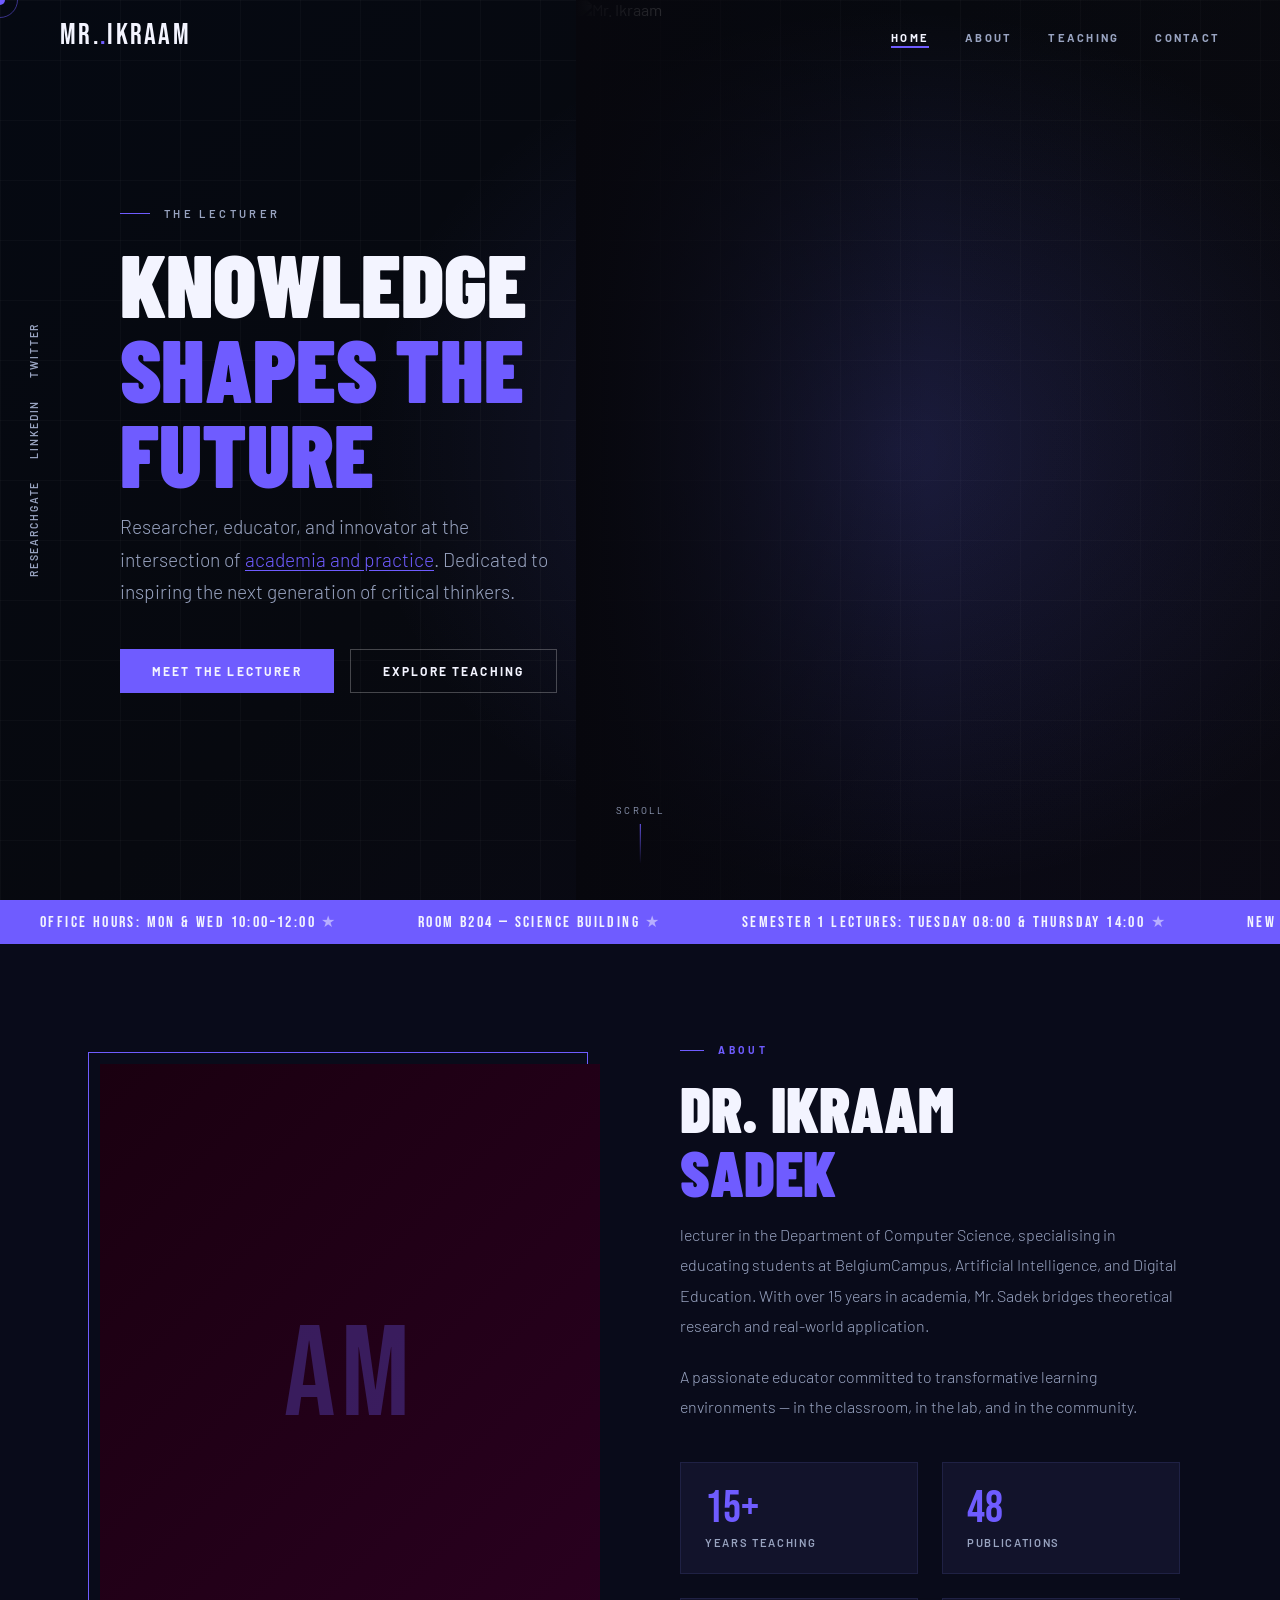
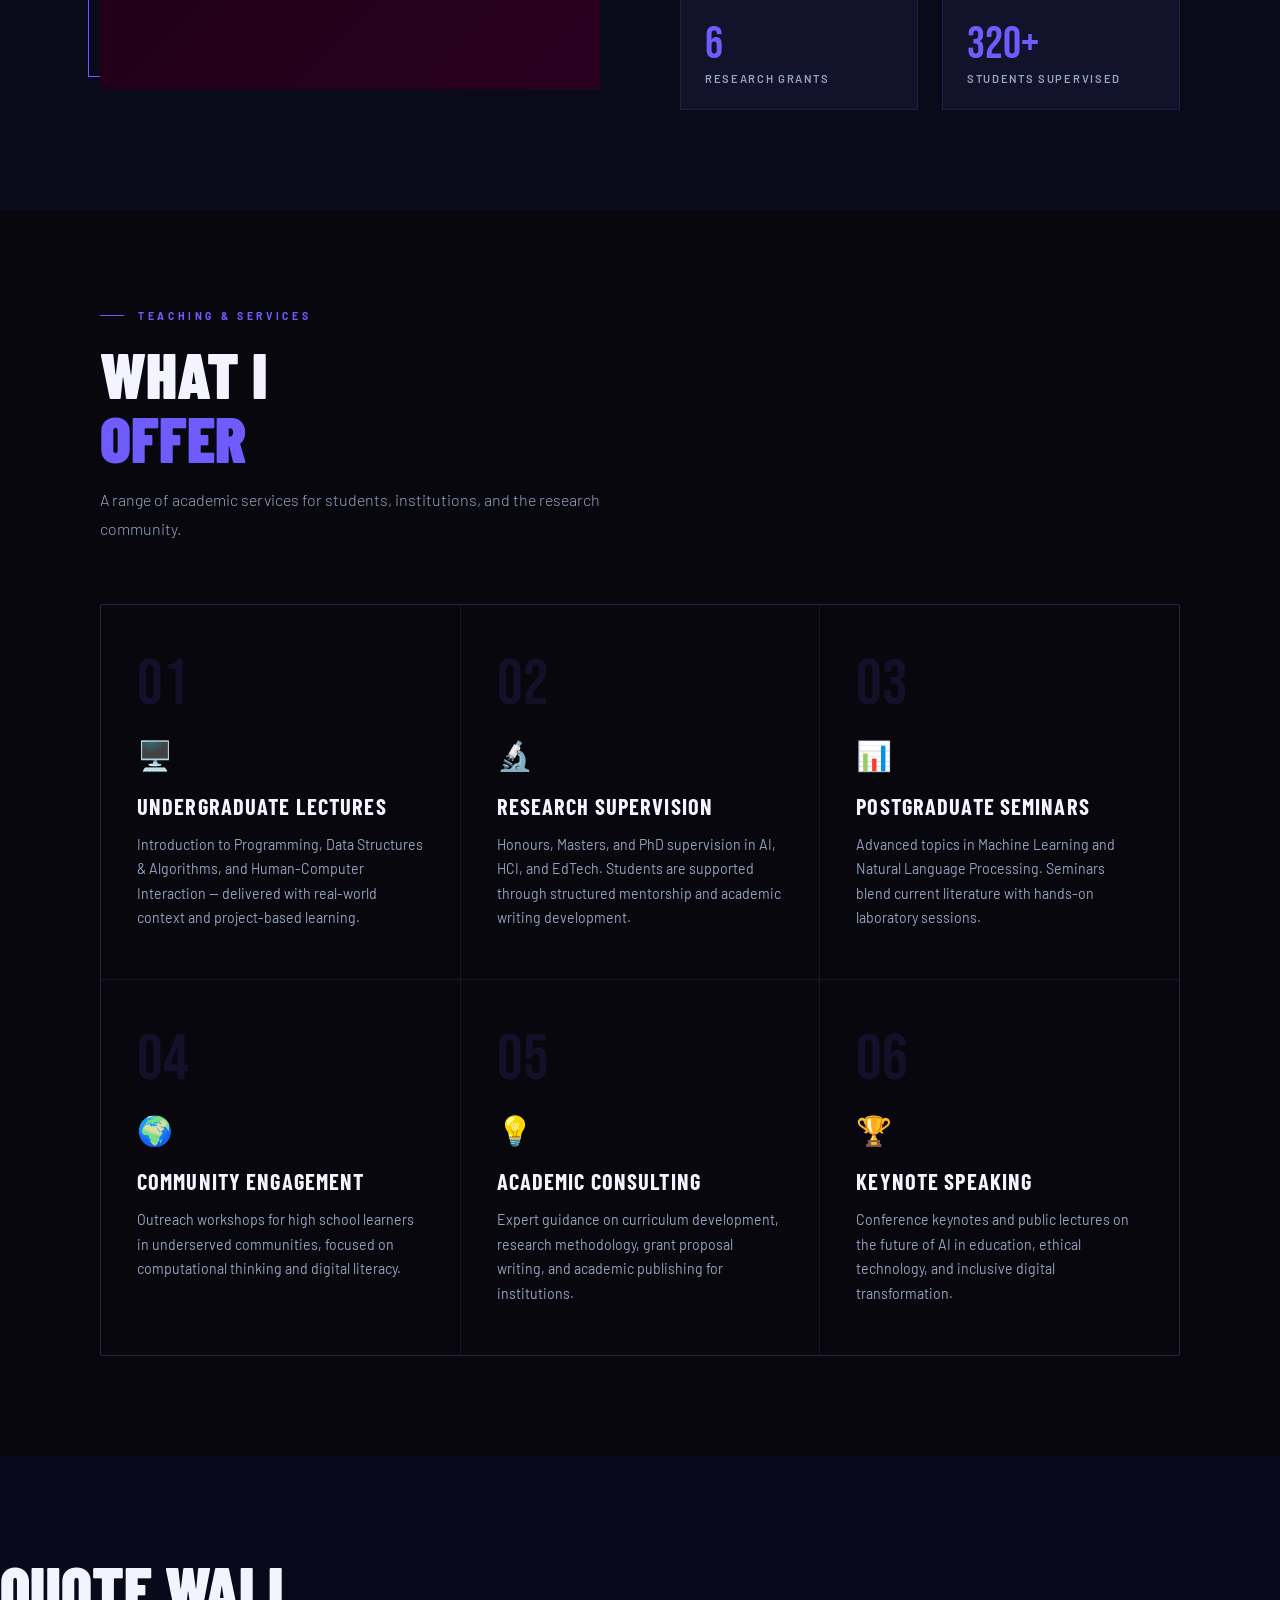
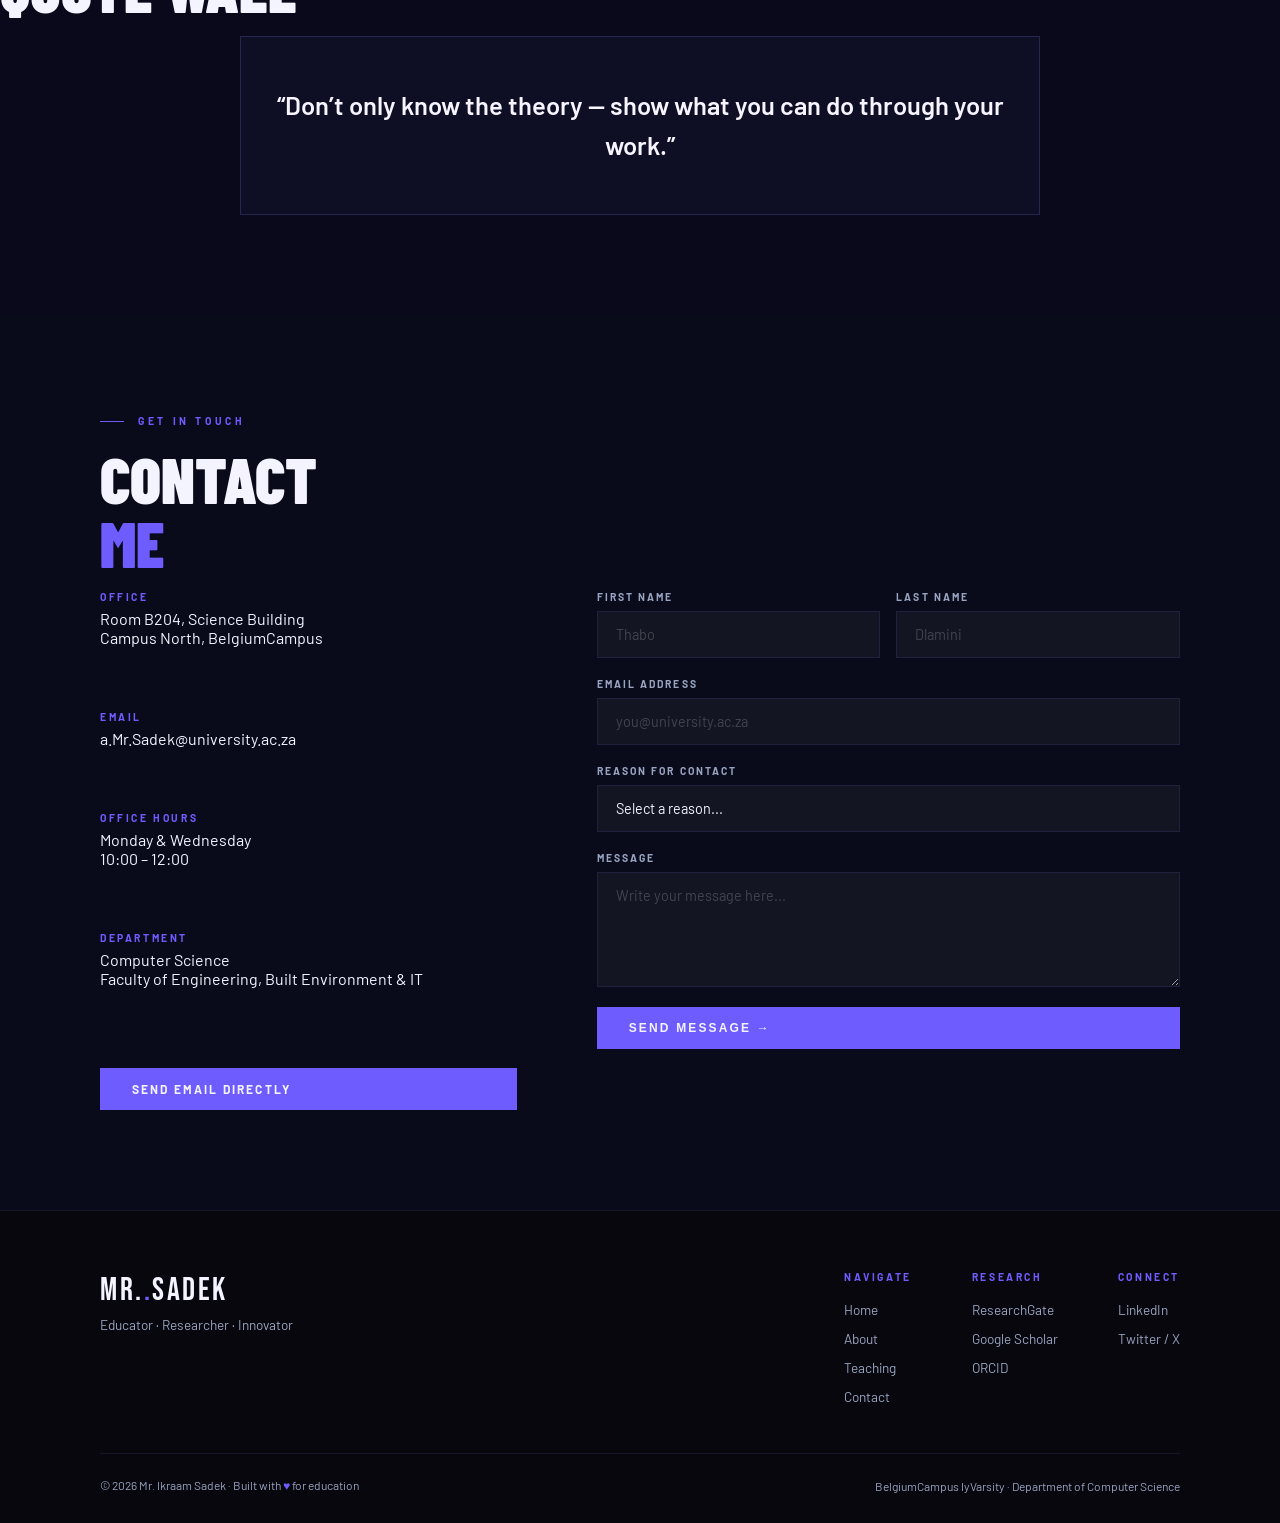
==== ile261.html @ c053b1e4 "Add main project file" ====
<!DOCTYPE html>
<html lang="en">
<head>
  <meta charset="UTF-8" />
  <meta name="viewport" content="width=device-width, initial-scale=1.0"/>
  <title>Mr. Ikraam Sadek| Lecturer</title>
  <link href="https://fonts.googleapis.com/css2?family=Bebas+Neue&family=Barlow:wght@300;400;600;700&family=Barlow+Condensed:wght@700;900&display=swap" rel="stylesheet"/>
  <style>
    /* ===== CSS VARIABLES ===== */
    :root {
      --black: #07070d;
      --dark: #090b1a;
      --card: #12132b;
      --accent: #6f5cff;
      --accent2: #4ea8ff;
      --white: #f3f4ff;
      --muted: #99a4c1;
      --border: rgba(126,135,242,0.12);
      --nav-height: 70px;
    }
 
    /* ===== RESET ===== */
    *, *::before, *::after { margin:0; padding:0; box-sizing:border-box; }
    html { scroll-behavior: smooth; }
    body {
      background: var(--black);
      color: var(--white);
      font-family: 'Barlow', sans-serif;
      overflow-x: hidden;
    }
    a { text-decoration: none; color: inherit; }
    img { max-width: 100%; display: block; }
    ul { list-style: none; }
 
    /* ===== SCROLLBAR ===== */
    ::-webkit-scrollbar { width: 4px; }
    ::-webkit-scrollbar-track { background: var(--black); }
    ::-webkit-scrollbar-thumb { background: var(--accent); border-radius: 2px; }
 
    /* ===== PRELOADER ===== */
    #preloader {
      position: fixed; inset: 0;
      background: var(--black);
      display: flex; align-items: center; justify-content: center;
      z-index: 9999;
      transition: opacity 0.6s ease, visibility 0.6s ease;
    }
    #preloader.hide { opacity: 0; visibility: hidden; }
    .loader-text {
      font-family: 'Bebas Neue', sans-serif;
      font-size: clamp(2rem, 6vw, 4rem);
      letter-spacing: 0.3em;
      color: var(--white);
      animation: pulse 1s ease-in-out infinite;
    }
    .loader-text span { color: var(--accent); }
    @keyframes pulse {
      0%,100% { opacity: 1; } 50% { opacity: 0.3; }
    }
 
    /* ===== CURSOR ===== */
    .cursor {
      width: 10px; height: 10px;
      background: var(--accent);
      border-radius: 50%;
      position: fixed;
      pointer-events: none;
      z-index: 8888;
      transition: transform 0.15s ease;
      transform: translate(-50%, -50%);
    }
    .cursor-ring {
      width: 36px; height: 36px;
      border: 1.5px solid var(--accent);
      border-radius: 50%;
      position: fixed;
      pointer-events: none;
      z-index: 8887;
      transition: transform 0.4s ease, width 0.3s, height 0.3s, opacity 0.3s;
      transform: translate(-50%, -50%);
      opacity: 0.5;
    }
    body:hover .cursor { opacity: 1; }
    @media (hover: none) { .cursor, .cursor-ring { display: none; } }
 
    /* ===== SIDEBAR SOCIAL (left) ===== */
    .sidebar-social {
      position: fixed;
      left: 28px;
      top: 50%;
      transform: translateY(-50%);
      display: flex;
      flex-direction: column;
      gap: 22px;
      z-index: 100;
    }
    .sidebar-social a {
      writing-mode: vertical-rl;
      text-orientation: mixed;
      transform: rotate(180deg);
      font-size: 0.65rem;
      font-weight: 600;
      letter-spacing: 0.18em;
      text-transform: uppercase;
      color: var(--muted);
      transition: color 0.3s;
      position: relative;
    }
    .sidebar-social a::before {
      content: '';
      position: absolute;
      bottom: -6px; left: 50%;
      transform: translateX(-50%);
      width: 1px; height: 0;
      background: var(--accent);
      transition: height 0.3s;
    }
    .sidebar-social a:hover { color: var(--accent); }
    .sidebar-social a:hover::before { height: 24px; }
    @media (max-width: 768px) { .sidebar-social { display: none; } }
 
    /* ===== NAVBAR ===== */
    nav {
      position: fixed;
      top: 0; left: 0; right: 0;
      height: var(--nav-height);
      display: flex;
      align-items: center;
      justify-content: space-between;
      padding: 0 60px;
      z-index: 500;
      transition: background 0.4s, box-shadow 0.4s;
    }
    nav.scrolled {
      background: rgba(10,10,10,0.96);
      box-shadow: 0 1px 0 var(--border);
      backdrop-filter: blur(12px);
    }
    .nav-logo {
      font-family: 'Bebas Neue', sans-serif;
      font-size: 1.8rem;
      letter-spacing: 0.08em;
    }
    .nav-logo span { color: var(--accent); }
    .nav-links {
      display: flex;
      gap: 36px;
    }
    .nav-links a {
      font-size: 0.7rem;
      font-weight: 700;
      letter-spacing: 0.2em;
      text-transform: uppercase;
      color: var(--muted);
      transition: color 0.3s;
      position: relative;
      padding-bottom: 4px;
    }
    .nav-links a::after {
      content: '';
      position: absolute;
      bottom: 0; left: 0;
      width: 0; height: 1.5px;
      background: var(--accent);
      transition: width 0.3s ease;
    }
    .nav-links a:hover { color: var(--white); }
    .nav-links a:hover::after { width: 100%; }
    /* Hamburger */
    .hamburger {
      display: none;
      flex-direction: column;
      gap: 5px;
      cursor: pointer;
      z-index: 600;
    }
    .hamburger span {
      display: block;
      width: 26px; height: 2px;
      background: var(--white);
      transition: all 0.3s;
      transform-origin: center;
    }
    .hamburger.open span:nth-child(1) { transform: translateY(7px) rotate(45deg); }
    .hamburger.open span:nth-child(2) { opacity: 0; }
    .hamburger.open span:nth-child(3) { transform: translateY(-7px) rotate(-45deg); }
    /* Mobile menu */
    .mobile-menu {
      display: none;
      position: fixed;
      inset: 0;
      background: rgba(10,10,10,0.98);
      flex-direction: column;
      align-items: center;
      justify-content: center;
      gap: 40px;
      z-index: 550;
    }
    .mobile-menu.open { display: flex; }
    .mobile-menu a {
      font-family: 'Bebas Neue', sans-serif;
      font-size: clamp(2.5rem, 8vw, 4.5rem);
      letter-spacing: 0.1em;
      color: var(--white);
      transition: color 0.3s;
    }
    .mobile-menu a:hover { color: var(--accent); }
    @media (max-width: 900px) {
      .nav-links { display: none; }
      .hamburger { display: flex; }
      nav { padding: 0 24px; }
    }
 
    /* ===== HERO ===== */
    #hero {
      position: relative;
      height: 100vh;
      min-height: 600px;
      display: flex;
      align-items: center;
      overflow: hidden;
    }
    .hero-bg {
      position: absolute;
      inset: 0;
      background: linear-gradient(135deg, #050912 0%, #07090f 45%, #0b0a17 100%);
    }
    .hero-bg::after {
      content: '';
      position: absolute;
      inset: 0;
      background: radial-gradient(ellipse 60% 70% at 70% 50%, rgba(110,110,255,0.18) 0%, transparent 70%);
    }
    /* Animated grid lines */
    .hero-grid {
      position: absolute;
      inset: 0;
      background-image:
        linear-gradient(rgba(255,255,255,0.025) 1px, transparent 1px),
        linear-gradient(90deg, rgba(255,255,255,0.025) 1px, transparent 1px);
      background-size: 60px 60px;
      animation: gridPan 20s linear infinite;
    }
    @keyframes gridPan {
      0% { background-position: 0 0; }
      100% { background-position: 60px 60px; }
    }
    /* Photo placeholder / actual image slot */
    .hero-photo {
      position: absolute;
      right: 0; top: 0; bottom: 0;
      width: 55%;
      overflow: hidden;
    }
    .hero-photo img {
      width: 100%; height: 100%;
      object-fit: cover;
      object-position: top center;
      opacity: 0.55;
      filter: grayscale(30%) contrast(1.1);
    }
    .hero-photo-overlay {
      position: absolute;
      inset: 0;
      background: linear-gradient(90deg, var(--black) 0%, transparent 50%, rgba(10,10,10,0.3) 100%);
    }
    .hero-content {
      position: relative;
      z-index: 2;
      padding-left: 120px;
      max-width: 640px;
    }
    .hero-eyebrow {
      display: flex;
      align-items: center;
      gap: 14px;
      font-size: 0.7rem;
      font-weight: 600;
      letter-spacing: 0.3em;
      text-transform: uppercase;
      color: var(--muted);
      margin-bottom: 20px;
      animation: fadeInUp 0.8s ease 0.3s both;
    }
    .hero-eyebrow::before {
      content: '';
      width: 30px; height: 1px;
      background: var(--accent);
    }
    .hero-title {
      font-family: 'Barlow Condensed', sans-serif;
      font-size: clamp(3.5rem, 7vw, 6.5rem);
      font-weight: 900;
      line-height: 0.95;
      text-transform: uppercase;
      margin-bottom: 16px;
      animation: fadeInUp 0.8s ease 0.5s both;
    }
    .hero-title .accent { color: var(--accent); display: block; }
    .hero-subtitle {
      font-size: clamp(1rem, 2vw, 1.2rem);
      font-weight: 300;
      color: var(--muted);
      line-height: 1.7;
      margin-bottom: 40px;
      max-width: 440px;
      animation: fadeInUp 0.8s ease 0.7s both;
    }
    .hero-subtitle a { color: var(--accent); text-decoration: underline; text-underline-offset: 3px; }
    .hero-cta {
      display: flex;
      gap: 16px;
      flex-wrap: wrap;
      animation: fadeInUp 0.8s ease 0.9s both;
    }
    .btn {
      display: inline-flex;
      align-items: center;
      gap: 10px;
      padding: 14px 32px;
      font-size: 0.75rem;
      font-weight: 700;
      letter-spacing: 0.18em;
      text-transform: uppercase;
      border: none;
      cursor: pointer;
      transition: all 0.3s ease;
      position: relative;
      overflow: hidden;
    }
    .btn::before {
      content: '';
      position: absolute;
      inset: 0;
      background: rgba(255,255,255,0.1);
      transform: translateX(-101%);
      transition: transform 0.3s ease;
    }
    .btn:hover::before { transform: translateX(0); }
    .btn-primary {
      background: var(--accent);
      color: var(--white);
    }
    .btn-primary:hover { background: var(--accent2); }
    .btn-ghost {
      background: transparent;
      color: var(--white);
      border: 1.5px solid rgba(255,255,255,0.25);
    }
    .btn-ghost:hover { border-color: var(--accent); color: var(--accent); }
    /* Scroll indicator */
    .scroll-indicator {
      position: absolute;
      bottom: 36px;
      left: 50%;
      transform: translateX(-50%);
      display: flex;
      flex-direction: column;
      align-items: center;
      gap: 8px;
      animation: fadeIn 1s ease 1.5s both;
    }
    .scroll-indicator span {
      font-size: 0.6rem;
      letter-spacing: 0.25em;
      text-transform: uppercase;
      color: var(--muted);
    }
    .scroll-arrow {
      width: 1px;
      height: 40px;
      background: linear-gradient(to bottom, var(--accent), transparent);
      animation: scrollBounce 1.5s ease infinite;
    }
    @keyframes scrollBounce {
      0%,100% { transform: scaleY(1); opacity: 1; }
      50% { transform: scaleY(0.6); opacity: 0.4; }
    }
    @media (max-width: 768px) {
      .hero-content { padding-left: 24px; padding-right: 24px; max-width: 100%; }
      .hero-photo { width: 100%; opacity: 0.25; }
    }
 
    /* ===== SECTION COMMON ===== */
    section { padding: 100px 0; }
    .section-inner { max-width: 1200px; margin: 0 auto; padding: 0 60px; }
    @media (max-width: 768px) { .section-inner { padding: 0 24px; } section { padding: 70px 0; } }
    .section-label {
      display: flex;
      align-items: center;
      gap: 14px;
      font-size: 0.65rem;
      font-weight: 700;
      letter-spacing: 0.35em;
      text-transform: uppercase;
      color: var(--accent);
      margin-bottom: 20px;
    }
    .section-label::before { content: ''; width: 24px; height: 1px; background: var(--accent); }
    .section-title {
      font-family: 'Barlow Condensed', sans-serif;
      font-size: clamp(2.5rem, 5vw, 4rem);
      font-weight: 900;
      text-transform: uppercase;
      line-height: 1;
      margin-bottom: 16px;
    }
    .section-title span { color: var(--accent); }
    .section-desc {
      color: var(--muted);
      font-size: 1rem;
      font-weight: 300;
      line-height: 1.8;
      max-width: 520px;
      margin-bottom: 60px;
    }
 
    /* ===== ABOUT ===== */
    #about { background: var(--dark); }
    .about-grid {
      display: grid;
      grid-template-columns: 1fr 1fr;
      gap: 80px;
      align-items: center;
    }
    .about-photo-wrap {
      position: relative;
    }
    .about-photo-wrap::before {
      content: '';
      position: absolute;
      top: -12px; left: -12px;
      right: 12px; bottom: 12px;
      border: 1.5px solid var(--accent);
      z-index: 0;
      transition: all 0.4s ease;
    }
    .about-photo-wrap:hover::before { top: -20px; left: -20px; }
    .about-photo-wrap img {
      position: relative;
      z-index: 1;
      width: 100%;
      aspect-ratio: 4/5;
      object-fit: cover;
      filter: grayscale(20%);
    }
    /* If no image — placeholder */
    .about-photo-placeholder {
      position: relative;
      z-index: 1;
      width: 100%;
      aspect-ratio: 4/5;
      background: linear-gradient(135deg, #1a0010, #2a0020);
      display: flex;
      align-items: center;
      justify-content: center;
    }
    .about-photo-placeholder span {
      font-family: 'Bebas Neue', sans-serif;
      font-size: 8rem;
      color: rgba(111,92,255,0.3);
      letter-spacing: 0.05em;
    }
    .about-stats {
      display: grid;
      grid-template-columns: 1fr 1fr;
      gap: 24px;
      margin-top: 40px;
    }
    .stat-card {
      background: var(--card);
      border: 1px solid var(--border);
      padding: 24px;
      position: relative;
      overflow: hidden;
      transition: border-color 0.3s, transform 0.3s;
    }
    .stat-card::before {
      content: '';
      position: absolute;
      bottom: 0; left: 0;
      width: 0; height: 2px;
      background: var(--accent);
      transition: width 0.4s ease;
    }
    .stat-card:hover { border-color: rgba(111,92,255,0.4); transform: translateY(-4px); }
    .stat-card:hover::before { width: 100%; }
    .stat-num {
      font-family: 'Bebas Neue', sans-serif;
      font-size: 2.8rem;
      line-height: 1;
      color: var(--accent);
    }
    .stat-label {
      font-size: 0.7rem;
      font-weight: 600;
      letter-spacing: 0.15em;
      text-transform: uppercase;
      color: var(--muted);
      margin-top: 4px;
    }
    @media (max-width: 900px) {
      .about-grid { grid-template-columns: 1fr; gap: 40px; }
      .about-photo-wrap { max-width: 360px; margin: 0 auto; }
    }
 
    /* ===== SERVICES ===== */
    #services
    .services-grid {
      display: grid;
      grid-template-columns: repeat(3, 1fr);
      gap: 1px;
      border: 1px solid var(--border);
      background: var(--border);
      overflow: hidden;
    }
    .service-card {
      background: var(--black);
      padding: 48px 36px;
      position: relative;
      overflow: hidden;
      transition: background 0.4s;
      cursor: default;
    }
    .service-card::after {
      content: '';
      position: absolute;
      inset: 0;
      background: linear-gradient(135deg, rgba(78,168,255,0.10) 0%, transparent 60%);
      opacity: 0;
      transition: opacity 0.4s;
    }
    .service-card:hover { background: var(--card); }
    .service-card:hover::after { opacity: 1; }
    .service-num {
      font-family: 'Bebas Neue', sans-serif;
      font-size: 4rem;
      line-height: 1;
      color: rgba(111,92,255,0.12);
      margin-bottom: 20px;
      transition: color 0.4s;
    }
    .service-card:hover .service-num { color: rgba(111,92,255,0.35); }
    .service-icon {
      font-size: 1.8rem;
      margin-bottom: 20px;
      display: block;
    }
    .service-name {
      font-family: 'Barlow Condensed', sans-serif;
      font-size: 1.4rem;
      font-weight: 700;
      text-transform: uppercase;
      letter-spacing: 0.05em;
      margin-bottom: 14px;
    }
    .service-desc {
      font-size: 0.88rem;
      color: var(--muted);
      line-height: 1.75;
    }
    @media (max-width: 900px) { .services-grid { grid-template-columns: 1fr; } }
    @media (min-width: 901px) and (max-width: 1100px) { .services-grid { grid-template-columns: 1fr 1fr; } }
 
    /* ===== PUBLICATIONS / WORKS ===== */
    #works { background: var(--dark); }
    .works-list { display: flex; flex-direction: column; gap: 0; }
    .work-item {
      display: grid;
      grid-template-columns: 80px 1fr auto;
      align-items: center;
      gap: 32px;
      padding: 28px 0;
      border-bottom: 1px solid var(--border);
      transition: background 0.3s;
      position: relative;
      cursor: default;
    }
    .work-item::before {
      content: '';
      position: absolute;
      left: -60px; right: -60px;
      top: 0; bottom: 0;
      background: rgba(111,92,255,0.04);
      opacity: 0;
      transition: opacity 0.3s;
    }
    .work-item:hover::before { opacity: 1; }
    .work-year {
      font-family: 'Bebas Neue', sans-serif;
      font-size: 1rem;
      color: var(--accent);
      letter-spacing: 0.1em;
    }
    .work-info {
      display: flex;
      flex-direction: column;
      gap: 6px;
    }
    .work-title {
      font-weight: 600;
      font-size: 1rem;
      margin-bottom: 4px;
      transition: color 0.3s;
    }
    .work-item:hover .work-title { color: var(--accent); }
    .work-meta {
      font-size: 0.78rem;
      color: var(--muted);
      letter-spacing: 0.04em;
    }
    .work-tag {
      font-size: 0.65rem;
      font-weight: 700;
      letter-spacing: 0.15em;
      text-transform: uppercase;
      padding: 4px 12px;
      border: 1px solid var(--border);
      color: var(--muted);
      white-space: nowrap;
      transition: all 0.3s;
    }
    .work-item:hover .work-tag { border-color: var(--accent); color: var(--accent); }
    @media (max-width: 600px) {
      .work-item { grid-template-columns: 60px 1fr; }
      .work-tag { display: none; }
    }
 

 
    .alt-section {
      background: rgba(10, 10, 28, 0.95);
    }
    .quote-box {
      max-width: 800px;
      margin: 0 auto;
      text-align: center;
      padding: 48px 24px;
      border: 1px solid rgba(126,135,242,0.2);
      background: rgba(15, 16, 39, 0.88);
    }
    .quote {
      font-size: clamp(1.2rem, 2vw, 1.7rem);
      font-weight: 600;
      color: #f8f4ff;
      line-height: 1.6;
    }

    /* ===== CONTACT ===== */
    #contact { background: var(--dark); }
    .contact-grid {
      display: grid;
      grid-template-columns: 1fr 1.4fr;
      gap: 80px;
      align-items: start;
    }
    .contact-info {
      display: flex;
      flex-direction: column;
      gap: 32px;
    }
    .contact-detail {
      display: flex;
      flex-direction: column;
      gap: 6px;
      margin-bottom: 32px;
    }
    .contact-detail-label {
      font-size: 0.65rem;
      font-weight: 700;
      letter-spacing: 0.25em;
      text-transform: uppercase;
      color: var(--accent);
    }
    .contact-detail-value {
      font-size: 1rem;
      color: var(--white);
    }
    .contact-form { display: flex; flex-direction: column; gap: 20px; }
    .form-row { display: grid; grid-template-columns: 1fr 1fr; gap: 16px; }
    .form-group { display: flex; flex-direction: column; gap: 8px; }
    .form-group label {
      font-size: 0.65rem;
      font-weight: 700;
      letter-spacing: 0.2em;
      text-transform: uppercase;
      color: var(--muted);
    }
    .form-group input,
    .form-group select,
    .form-group textarea {
      background: rgba(255,255,255,0.04);
      border: 1px solid var(--border);
      color: var(--white);
      padding: 14px 18px;
      font-family: 'Barlow', sans-serif;
      font-size: 0.9rem;
      outline: none;
      transition: border-color 0.3s, background 0.3s;
      resize: vertical;
      appearance: none;
      -webkit-appearance: none;
    }
    .form-group input:focus,
    .form-group select:focus,
    .form-group textarea:focus {
      border-color: var(--accent);
      background: rgba(78,168,255,0.05);
    }
    .form-group input::placeholder,
    .form-group textarea::placeholder { color: rgba(255,255,255,0.2); }
    .form-group select option { background: var(--dark); }
    @media (max-width: 900px) {
      .contact-grid { grid-template-columns: 1fr; gap: 40px; }
      .form-row { grid-template-columns: 1fr; }
    }
 
    /* ===== OFFICE HOURS TICKER ===== */
    .ticker-wrap {
      background: var(--accent);
      overflow: hidden;
      padding: 12px 0;
    }
    .ticker {
      display: flex;
      gap: 0;
      animation: ticker 22s linear infinite;
      white-space: nowrap;
    }
    .ticker-item {
      font-family: 'Bebas Neue', sans-serif;
      font-size: 1rem;
      letter-spacing: 0.15em;
      padding: 0 40px;
      color: var(--white);
    }
    .ticker-item::after { content: ' ★ '; color: rgba(255,255,255,0.5); }
    @keyframes ticker {
      0% { transform: translateX(0); }
      100% { transform: translateX(-50%); }
    }
 
    /* ===== FOOTER ===== */
    footer {
      background: var(--black);
      border-top: 1px solid var(--border);
      padding: 60px 0 30px;
    }
    .footer-inner {
      max-width: 1200px;
      margin: 0 auto;
      padding: 0 60px;
    }
    .footer-top {
      display: flex;
      justify-content: space-between;
      align-items: flex-start;
      margin-bottom: 48px;
      flex-wrap: wrap;
      gap: 32px;
    }
    .footer-logo {
      font-family: 'Bebas Neue', sans-serif;
      font-size: 2rem;
      letter-spacing: 0.08em;
    }
    .footer-logo span { color: var(--accent); }
    .footer-tagline { color: var(--muted); font-size: 0.85rem; margin-top: 6px; }
    .footer-links {
      display: flex;
      gap: 60px;
      flex-wrap: wrap;
    }
    .footer-link-group h4 {
      font-size: 0.65rem;
      font-weight: 700;
      letter-spacing: 0.25em;
      text-transform: uppercase;
      color: var(--accent);
      margin-bottom: 16px;
    }
    .footer-link-group ul { display: flex; flex-direction: column; gap: 10px; }
    .footer-link-group ul a {
      font-size: 0.85rem;
      color: var(--muted);
      transition: color 0.3s;
    }
    .footer-link-group ul a:hover { color: var(--white); }
    .footer-bottom {
      border-top: 1px solid var(--border);
      padding-top: 24px;
      display: flex;
      justify-content: space-between;
      align-items: center;
      flex-wrap: wrap;
      gap: 12px;
    }
    .footer-copy { font-size: 0.75rem; color: var(--muted); }
    .footer-copy span { color: var(--accent); }
    @media (max-width: 768px) {
      .footer-inner { padding: 0 24px; }
      .footer-links { gap: 32px; }
    }
 
    /* ===== REVEAL ANIMATIONS ===== */
    .reveal {
      opacity: 0;
      transform: translateY(32px);
      transition: opacity 0.7s ease, transform 0.7s ease;
    }
    .reveal.visible { opacity: 1; transform: translateY(0); }
    .reveal-delay-1 { transition-delay: 0.1s; }
    .reveal-delay-2 { transition-delay: 0.2s; }
    .reveal-delay-3 { transition-delay: 0.3s; }
    .reveal-delay-4 { transition-delay: 0.4s; }
 
    /* ===== UTILITY ===== */
    @keyframes fadeIn { from { opacity: 0; } to { opacity: 1; } }
    @keyframes fadeInUp {
      from { opacity: 0; transform: translateY(24px); }
      to { opacity: 1; transform: translateY(0); }
    }
 
    /* === ACTIVE NAV === */
    .nav-links a.active { color: var(--white); }
    .nav-links a.active::after { width: 100%; }
 
    /* ===== TOAST ===== */
    .toast {
      position: fixed;
      bottom: 32px; right: 32px;
      background: var(--accent);
      color: var(--white);
      padding: 14px 28px;
      font-size: 0.8rem;
      font-weight: 700;
      letter-spacing: 0.1em;
      z-index: 9000;
      opacity: 0;
      transform: translateY(16px);
      transition: all 0.4s ease;
    }
    .toast.show { opacity: 1; transform: translateY(0); }
  </style>
</head>
<body>
 
<!-- PRELOADER -->
<div id="preloader">
  <div class="loader-text">Mr.<span>.</span>Ikraam</div>
</div>
 
<!-- CURSOR -->
<div class="cursor" id="cursor"></div>
<div class="cursor-ring" id="cursorRing"></div>
 
<!-- TOAST -->
<div class="toast" id="toast">Message sent! I'll be in touch.</div>
 
<!-- SIDEBAR SOCIAL -->
<div class="sidebar-social">
  <a href="https://twitter.com" target="_blank">Twitter</a>
  <a href="https://www.linkedin.com" target="_blank">LinkedIn</a>
  <a href="https://www.researchgate.net" target="_blank">ResearchGate</a>
</div>
 
<!-- MOBILE MENU -->
<div class="mobile-menu" id="mobileMenu">
  <a href="#hero" onclick="closeMobileMenu()">Home</a>
  <a href="#about" onclick="closeMobileMenu()">About</a>
  <a href="#services" onclick="closeMobileMenu()">Teaching</a>
  <a href="#contact" onclick="closeMobileMenu()">Contact</a>
</div>
 
<!-- NAVBAR -->
<nav id="navbar">
  <a href="#hero" class="nav-logo">Mr.<span>.</span>Ikraam</a>
  <ul class="nav-links">
    <li><a href="#hero" class="active">Home</a></li>
    <li><a href="#about">About</a></li>
    <li><a href="#services">Teaching</a></li>
    <li><a href="#contact">Contact</a></li>
  </ul>
  <div class="hamburger" id="hamburger" onclick="toggleMenu()">
    <span></span><span></span><span></span>
  </div>
</nav>
 
<!-- ========== HERO ========== -->
<section id="hero">
  <div class="hero-bg"></div>
  <div class="hero-grid"></div>
  <div class="hero-photo">
    <!-- Replace src with your actual photo -->
    <img src="https://images.unsplash.com/photo-1580894742597-87bc8789db3d?w=900&q=80" alt="Mr. Ikraam"/>
    <div class="hero-photo-overlay"></div>
  </div>
  <div class="hero-content">
    <div class="hero-eyebrow">The Lecturer</div>
    <h1 class="hero-title">
      Knowledge<br>
      <span class="accent">Shapes The Future</span>
    </h1>
    <p class="hero-subtitle">
      Researcher, educator, and innovator at the intersection of <a href="#about">academia and practice</a>. Dedicated to inspiring the next generation of critical thinkers.
    </p>
    <div class="hero-cta">
      <a href="#about" class="btn btn-primary">Meet the Lecturer</a>
      <a href="#services" class="btn btn-ghost">Explore Teaching</a>
    </div>
  </div>
  <div class="scroll-indicator">
    <span>Scroll</span>
    <div class="scroll-arrow"></div>
  </div>
</section>
 
<!-- TICKER -->
<div class="ticker-wrap">
  <div class="ticker">
    <span class="ticker-item">Office Hours: Mon &amp; Wed 10:00–12:00</span>
    <span class="ticker-item">Room B204 — Science Building</span>
    <span class="ticker-item">Semester 1 Lectures: Tuesday 08:00 &amp; Thursday 14:00</span>
    <span class="ticker-item">New research paper published — details coming soon</span>
    <span class="ticker-item">Office Hours: Mon &amp; Wed 10:00–12:00</span>
    <span class="ticker-item">Room B204 — Science Building</span>
    <span class="ticker-item">Semester 1 Lectures: Tuesday 08:00 &amp; Thursday 14:00</span>
    <span class="ticker-item">New research paper published — details coming soon</span>
  </div>
</div>
 
<!-- ========== ABOUT ========== -->
<section id="about">
  <div class="section-inner">
    <div class="about-grid">
      <div class="about-photo-wrap reveal">
        <!-- Replace with actual portrait photo -->
        <div class="about-photo-placeholder">
          <span>AM</span>
        </div>
      </div>
      <div class="about-text">
        <div class="section-label reveal">About</div>
        <h2 class="section-title reveal reveal-delay-1">Dr. Ikraam<br><span>Sadek</span></h2>
        <p style="color:var(--muted);line-height:1.9;margin-bottom:20px;font-weight:300;" class="reveal reveal-delay-2">
          lecturer in the Department of Computer Science, specialising in educating students at BelgiumCampus, Artificial Intelligence, and Digital Education. With over 15 years in academia, <Mr class="sadek">Mr. Sadek</Mr> bridges theoretical research and real-world application.
        </p>
        <p style="color:var(--muted);line-height:1.9;margin-bottom:36px;font-weight:300;" class="reveal reveal-delay-3">
          A passionate educator committed to transformative learning environments — in the classroom, in the lab, and in the community.

        </p>
        <div class="about-stats reveal reveal-delay-4">
          <div class="stat-card">
            <div class="stat-num">15+</div>
            <div class="stat-label">Years Teaching</div>
          </div>
          <div class="stat-card">
            <div class="stat-num">48</div>
            <div class="stat-label">Publications</div>
          </div>
          <div class="stat-card">
            <div class="stat-num">6</div>
            <div class="stat-label">Research Grants</div>
          </div>
          <div class="stat-card">
            <div class="stat-num">320+</div>
            <div class="stat-label">Students Supervised</div>
          </div>
        </div>
      </div>
    </div>
  </div>
</section>
 
<!-- ========== SERVICES (TEACHING) ========== -->
<section id="services">
  <div class="section-inner">
    <div class="section-label reveal">Teaching &amp; Services</div>
    <h2 class="section-title reveal reveal-delay-1">What I<br><span>Offer</span></h2>
    <p class="section-desc reveal reveal-delay-2">A range of academic services for students, institutions, and the research community.</p>
  </div>
  <div class="section-inner" style="padding-top:0;">
    <div class="services-grid">
      <div class="service-card reveal">
        <div class="service-num">01</div>
        <span class="service-icon">🖥️</span>
        <div class="service-name">Undergraduate Lectures</div>
        <p class="service-desc">Introduction to Programming, Data Structures &amp; Algorithms, and Human-Computer Interaction — delivered with real-world context and project-based learning.</p>
      </div>
      <div class="service-card reveal reveal-delay-1">
        <div class="service-num">02</div>
        <span class="service-icon">🔬</span>
        <div class="service-name">Research Supervision</div>
        <p class="service-desc">Honours, Masters, and PhD supervision in AI, HCI, and EdTech. Students are supported through structured mentorship and academic writing development.</p>
      </div>
      <div class="service-card reveal reveal-delay-2">
        <div class="service-num">03</div>
        <span class="service-icon">📊</span>
        <div class="service-name">Postgraduate Seminars</div>
        <p class="service-desc">Advanced topics in Machine Learning and Natural Language Processing. Seminars blend current literature with hands-on laboratory sessions.</p>
      </div>
      <div class="service-card reveal reveal-delay-3">
        <div class="service-num">04</div>
        <span class="service-icon">🌍</span>
        <div class="service-name">Community Engagement</div>
        <p class="service-desc">Outreach workshops for high school learners in underserved communities, focused on computational thinking and digital literacy.</p>
      </div>
      <div class="service-card reveal reveal-delay-4">
        <div class="service-num">05</div>
        <span class="service-icon">💡</span>
        <div class="service-name">Academic Consulting</div>
        <p class="service-desc">Expert guidance on curriculum development, research methodology, grant proposal writing, and academic publishing for institutions.</p>
      </div>
      <div class="service-card reveal reveal-delay-4">
        <div class="service-num">06</div>
        <span class="service-icon">🏆</span>
        <div class="service-name">Keynote Speaking</div>
        <p class="service-desc">Conference keynotes and public lectures on the future of AI in education, ethical technology, and inclusive digital transformation.</p>
      </div>
    </div>
  </div>
</section>
 
 
<!-- Quote Wall Section -->
<section class="section alt-section" id="quotes">
  <div class="container">
    <h2 class="section-title reveal">Quote Wall</h2>
    <div class="quote-box reveal">
      <p class="quote" id="rotating-quote">“Don’t only know the theory — show what you can do through your work.”</p>
    </div>
  </div>
</section>
 
<!-- ========== CONTACT ========== -->
<section id="contact">
  <div class="section-inner">
    <div class="section-label reveal">Get In Touch</div>
    <h2 class="section-title reveal reveal-delay-1">Contact<br><span>Me</span></h2>
    <div class="contact-grid">
      <div class="contact-info reveal reveal-delay-2">
        <div class="contact-detail">
          <span class="contact-detail-label">Office</span>
          <span class="contact-detail-value">Room B204, Science Building<br>Campus North, BelgiumCampus</span>
        </div>
        <div class="contact-detail">
          <span class="contact-detail-label">Email</span>
          <span class="contact-detail-value">a.Mr.Sadek@university.ac.za</span>
        </div>
        <div class="contact-detail">
          <span class="contact-detail-label">Office Hours</span>
          <span class="contact-detail-value">Monday &amp; Wednesday<br>10:00 – 12:00</span>
        </div>
        <div class="contact-detail">
          <span class="contact-detail-label">Department</span>
          <span class="contact-detail-value">Computer Science<br>Faculty of Engineering, Built Environment &amp; IT</span>
        </div>
        <a href="mailto:a.mokoena@university.ac.za" class="btn btn-primary" style="margin-top:16px;">
          Send Email Directly
        </a>
      </div>
      <div class="contact-form-wrap reveal reveal-delay-3">
        <form class="contact-form" id="contactForm">
          <div class="form-row">
            <div class="form-group">
              <label>First Name</label>
              <input type="text" placeholder="Thabo" required/>
            </div>
            <div class="form-group">
              <label>Last Name</label>
              <input type="text" placeholder="Dlamini" required/>
            </div>
          </div>
          <div class="form-group">
            <label>Email Address</label>
            <input type="email" placeholder="you@university.ac.za" required/>
          </div>
          <div class="form-group">
            <label>Reason for Contact</label>
            <select>
              <option value="">Select a reason...</option>
              <option>Academic enquiry</option>
              <option>Research collaboration</option>
              <option>Supervision request</option>
              <option>Speaking invitation</option>
              <option>Other</option>
            </select>
          </div>
          <div class="form-group">
            <label>Message</label>
            <textarea rows="5" placeholder="Write your message here..."></textarea>
          </div>
          <button type="submit" class="btn btn-primary">Send Message →</button>
        </form>
      </div>
    </div>
  </div>
</section>
 
<!-- ========== FOOTER ========== -->
<footer>
  <div class="footer-inner">
    <div class="footer-top">
      <div>
        <div class="footer-logo">Mr.<span>.</span>Sadek</div>
        <div class="footer-tagline">Educator · Researcher · Innovator</div>
      </div>
      <div class="footer-links">
        <div class="footer-link-group">
          <h4>Navigate</h4>
          <ul>
            <li><a href="#hero">Home</a></li>
            <li><a href="#about">About</a></li>
            <li><a href="#services">Teaching</a></li>
            <li><a href="#contact">Contact</a></li>
          </ul>
        </div>
        <div class="footer-link-group">
          <h4>Research</h4>
          <ul>
            <li><a href="https://www.researchgate.net" target="_blank">ResearchGate</a></li>
            <li><a href="https://scholar.google.com" target="_blank">Google Scholar</a></li>
            <li><a href="https://orcid.org" target="_blank">ORCID</a></li>
          </ul>
        </div>
        <div class="footer-link-group">
          <h4>Connect</h4>
          <ul>
            <li><a href="https://www.linkedin.com" target="_blank">LinkedIn</a></li>
            <li><a href="https://twitter.com" target="_blank">Twitter / X</a></li>
          </ul>
        </div>
      </div>
    </div>
    <div class="footer-bottom">
      <div class="footer-copy">© 2026 Mr. Ikraam Sadek · Built with <span>♥</span> for education</div>
      <div class="footer-copy">BelgiumCampus IyVarsity · Department of Computer Science</div>
    </div>
  </div>
</footer>
 

<script>
  // ===== PRELOADER =====
  window.addEventListener('load', () => {
    setTimeout(() => {
      document.getElementById('preloader').classList.add('hide');
    }, 1200);
  });
 
  // ===== CUSTOM CURSOR =====
  const cursor = document.getElementById('cursor');
  const ring = document.getElementById('cursorRing');
  let mx = 0, my = 0, rx = 0, ry = 0;
  document.addEventListener('mousemove', e => {
    mx = e.clientX; my = e.clientY;
    cursor.style.left = mx + 'px';
    cursor.style.top = my + 'px';
  });
  function animateRing() {
    rx += (mx - rx) * 0.12;
    ry += (my - ry) * 0.12;
    ring.style.left = rx + 'px';
    ring.style.top = ry + 'px';
    requestAnimationFrame(animateRing);
  }
  animateRing();
  document.querySelectorAll('a, button, .service-card, .stat-card').forEach(el => {
    el.addEventListener('mouseenter', () => {
      ring.style.width = '60px'; ring.style.height = '60px'; ring.style.opacity = '0.8';
    });
    el.addEventListener('mouseleave', () => {
      ring.style.width = '36px'; ring.style.height = '36px'; ring.style.opacity = '0.5';
    });
  });
 
  // ===== NAVBAR SCROLL =====
  const navbar = document.getElementById('navbar');
  window.addEventListener('scroll', () => {
    navbar.classList.toggle('scrolled', window.scrollY > 40);
    updateActiveNav();
  });
 
  // ===== ACTIVE NAV =====
  function updateActiveNav() {
    const sections = document.querySelectorAll('section[id]');
    let current = '';
    sections.forEach(s => {
      if (window.scrollY >= s.offsetTop - 100) current = s.id;
    });
    document.querySelectorAll('.nav-links a').forEach(a => {
      a.classList.toggle('active', a.getAttribute('href') === '#' + current);
    });
  }
 
  // ===== MOBILE MENU =====
  function toggleMenu() {
    const h = document.getElementById('hamburger');
    const m = document.getElementById('mobileMenu');
    h.classList.toggle('open');
    m.classList.toggle('open');
  }
  function closeMobileMenu() {
    document.getElementById('hamburger').classList.remove('open');
    document.getElementById('mobileMenu').classList.remove('open');
  }
 
  // ===== REVEAL ON SCROLL =====
  const revealObserver = new IntersectionObserver(entries => {
    entries.forEach(e => {
      if (e.isIntersecting) { e.target.classList.add('visible'); }
    });
  }, { threshold: 0.12 });
  document.querySelectorAll('.reveal').forEach(el => revealObserver.observe(el));
 
  // ===== CONTACT FORM =====
  document.getElementById('contactForm').addEventListener('submit', e => {
    e.preventDefault();
    const toast = document.getElementById('toast');
    toast.classList.add('show');
    setTimeout(() => toast.classList.remove('show'), 3500);
    e.target.reset();
  });
 
  // ===== COUNTER ANIMATION =====
  function animateCounter(el, target) {
    let count = 0;
    const step = Math.ceil(target / 40);
    const interval = setInterval(() => {
      count += step;
      if (count >= target) { count = target; clearInterval(interval); }
      el.textContent = count + (el.dataset.suffix || '');
    }, 35);
  }
  const statsObserver = new IntersectionObserver(entries => {
    entries.forEach(e => {
      if (e.isIntersecting) {
        const num = e.target.querySelector('.stat-num');
        if (num && !num.dataset.animated) {
          num.dataset.animated = '1';
          const raw = num.textContent.replace(/[^0-9]/g, '');
          const suffix = num.textContent.replace(/[0-9]/g, '');
          num.dataset.suffix = suffix;
          animateCounter(num, parseInt(raw));
        }
      }
    });
  }, { threshold: 0.5 });
  document.querySelectorAll('.stat-card').forEach(c => statsObserver.observe(c));
</script>
</body>
</html>
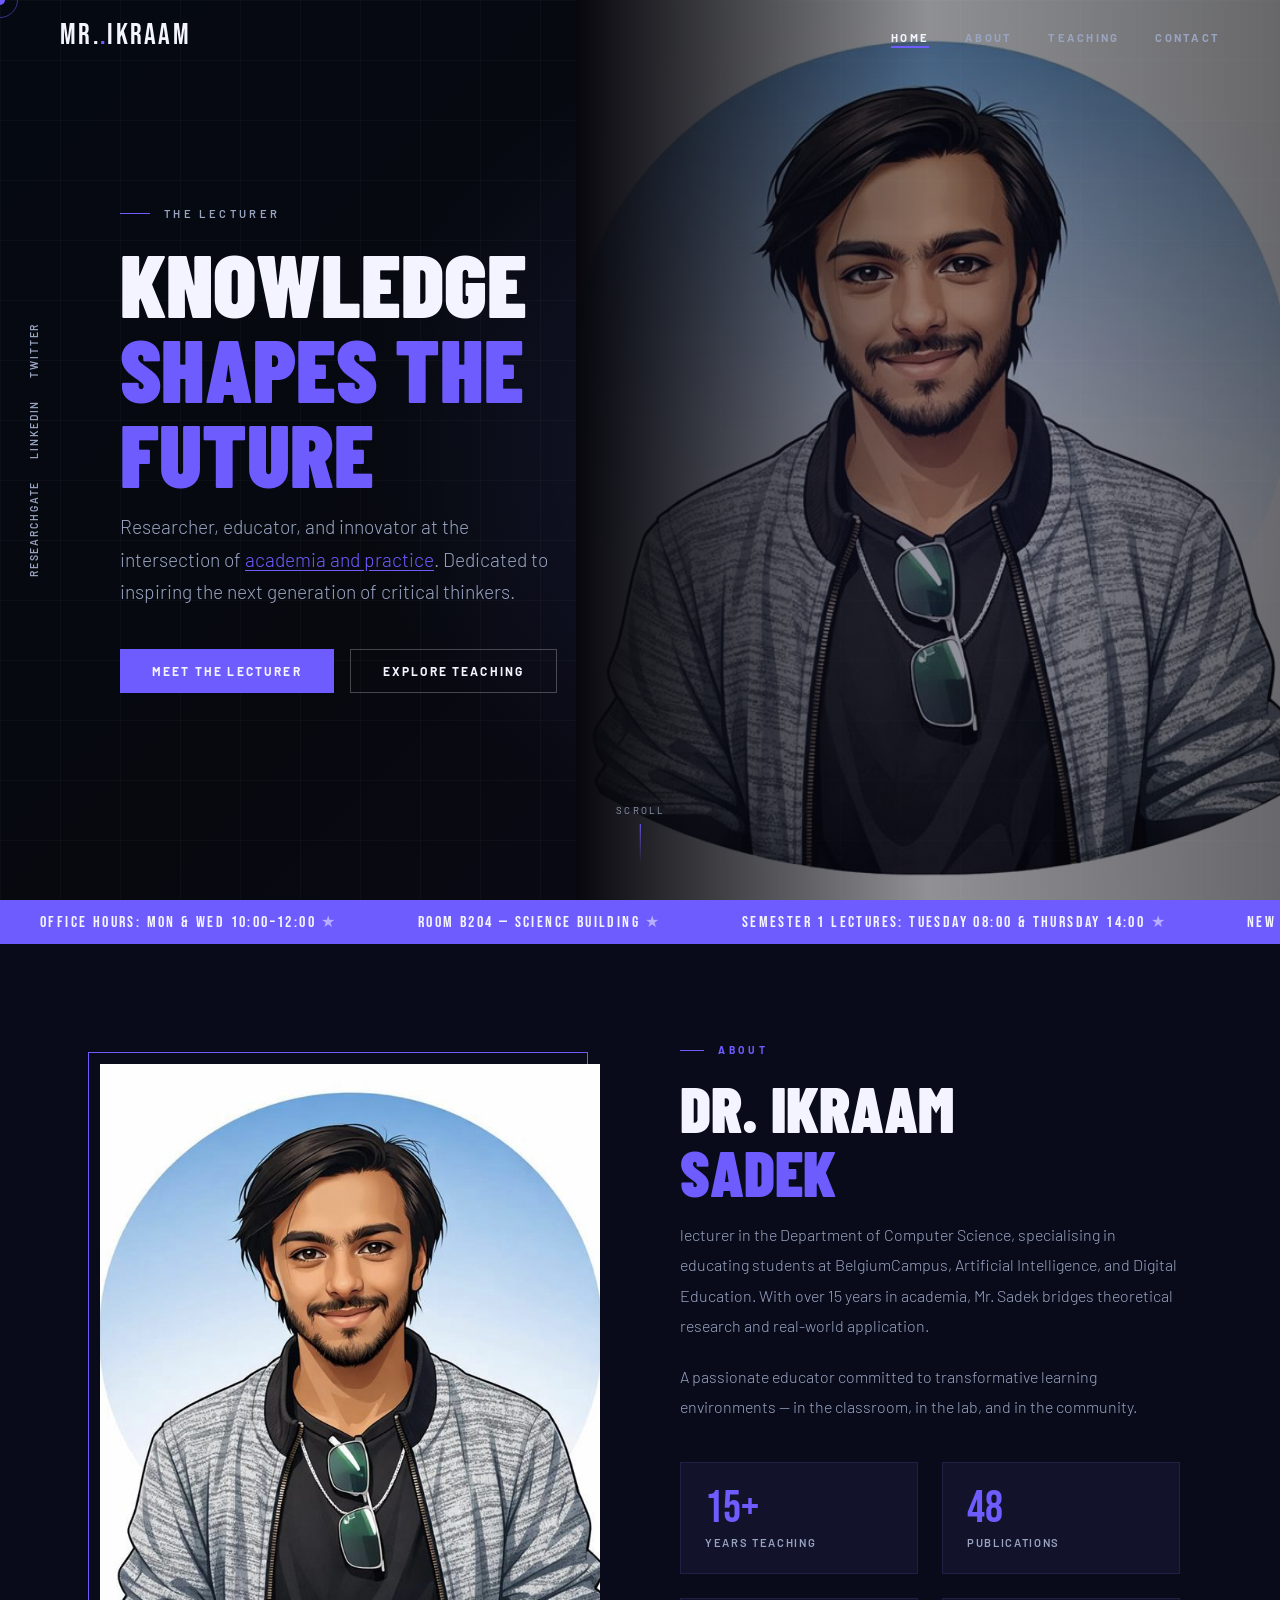
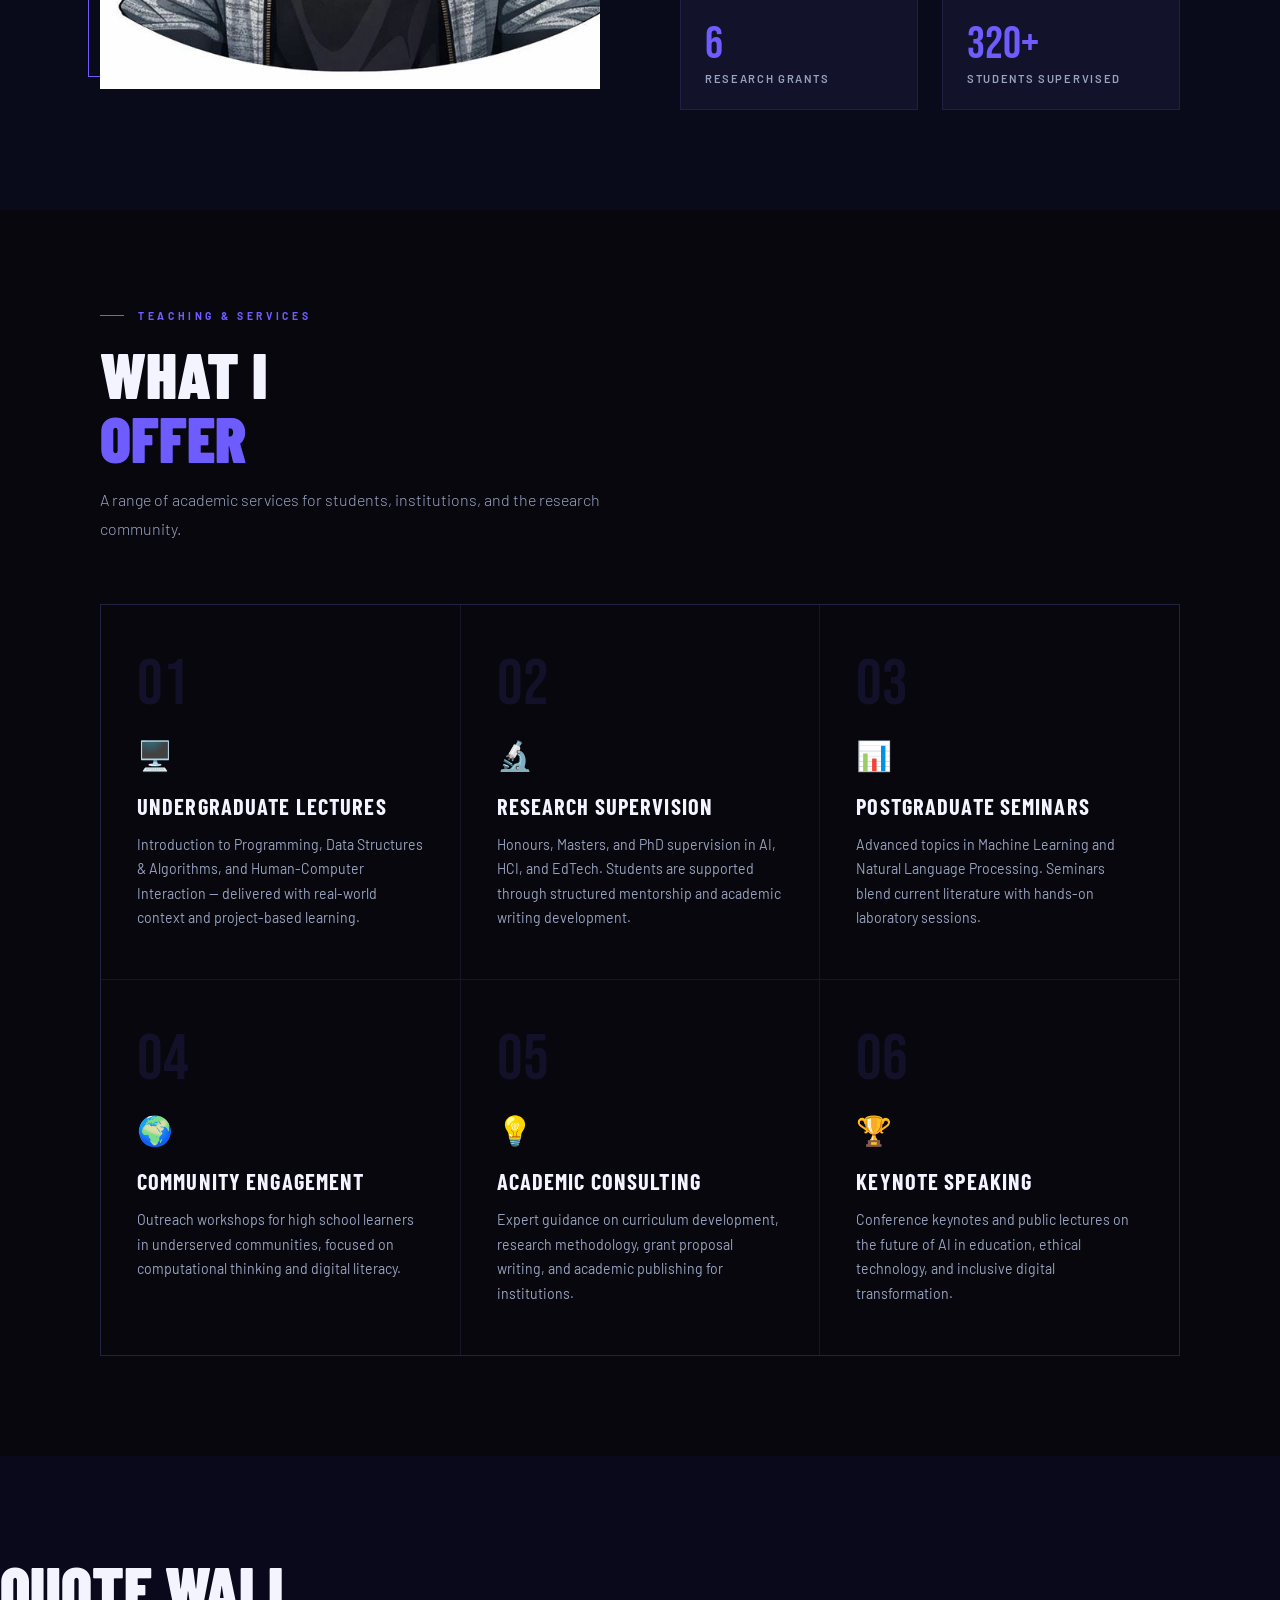
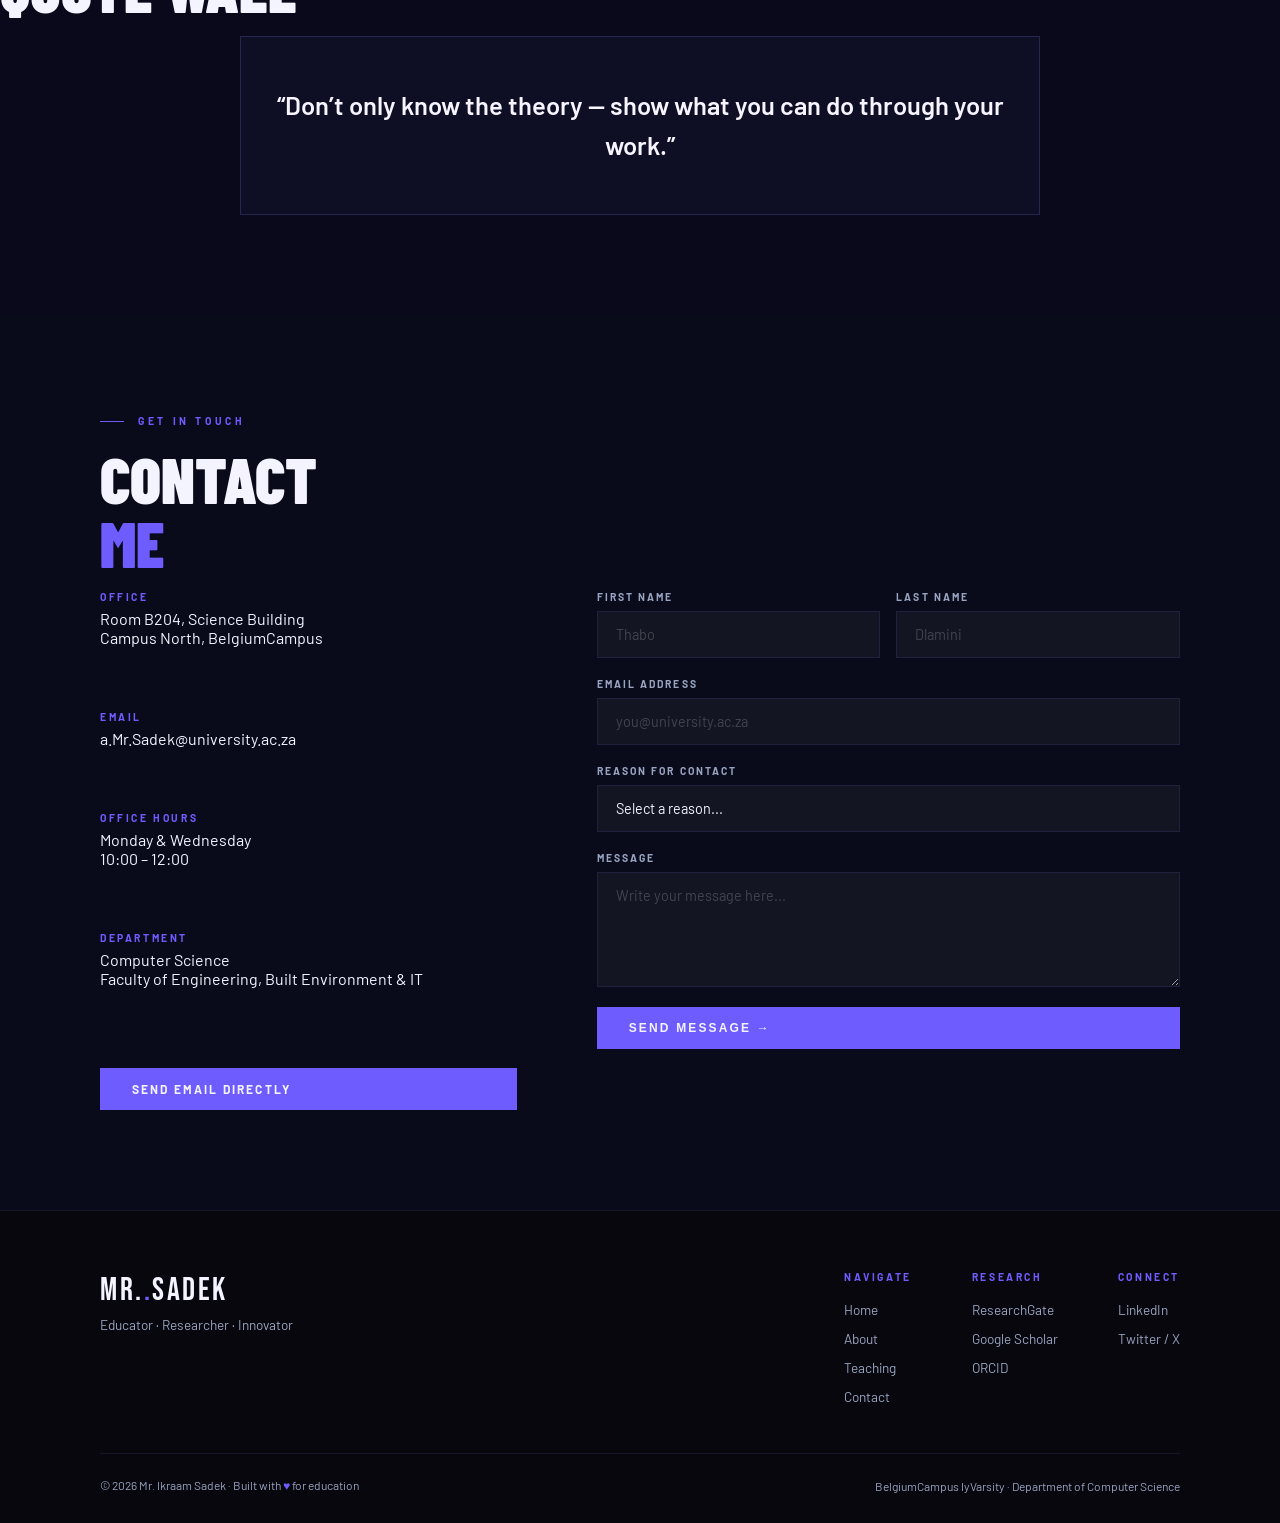
==== commit 3f25f722: "adding avatar" ====
--- a/ile261.html
+++ b/ile261.html
@@ -892,7 +892,7 @@
   <div class="hero-grid"></div>
   <div class="hero-photo">
     <!-- Replace src with your actual photo -->
-    <img src="https://images.unsplash.com/photo-1580894742597-87bc8789db3d?w=900&q=80" alt="Mr. Ikraam"/>
+    <img src="image/avatar.jpg" alt="Mr. Ikraam Sadek"/>
     <div class="hero-photo-overlay"></div>
   </div>
   <div class="hero-content">
@@ -934,10 +934,7 @@
   <div class="section-inner">
     <div class="about-grid">
       <div class="about-photo-wrap reveal">
-        <!-- Replace with actual portrait photo -->
-        <div class="about-photo-placeholder">
-          <span>AM</span>
-        </div>
+        <img src="image/avatar.jpg" alt="Mr. Ikraam Sadak">
       </div>
       <div class="about-text">
         <div class="section-label reveal">About</div>
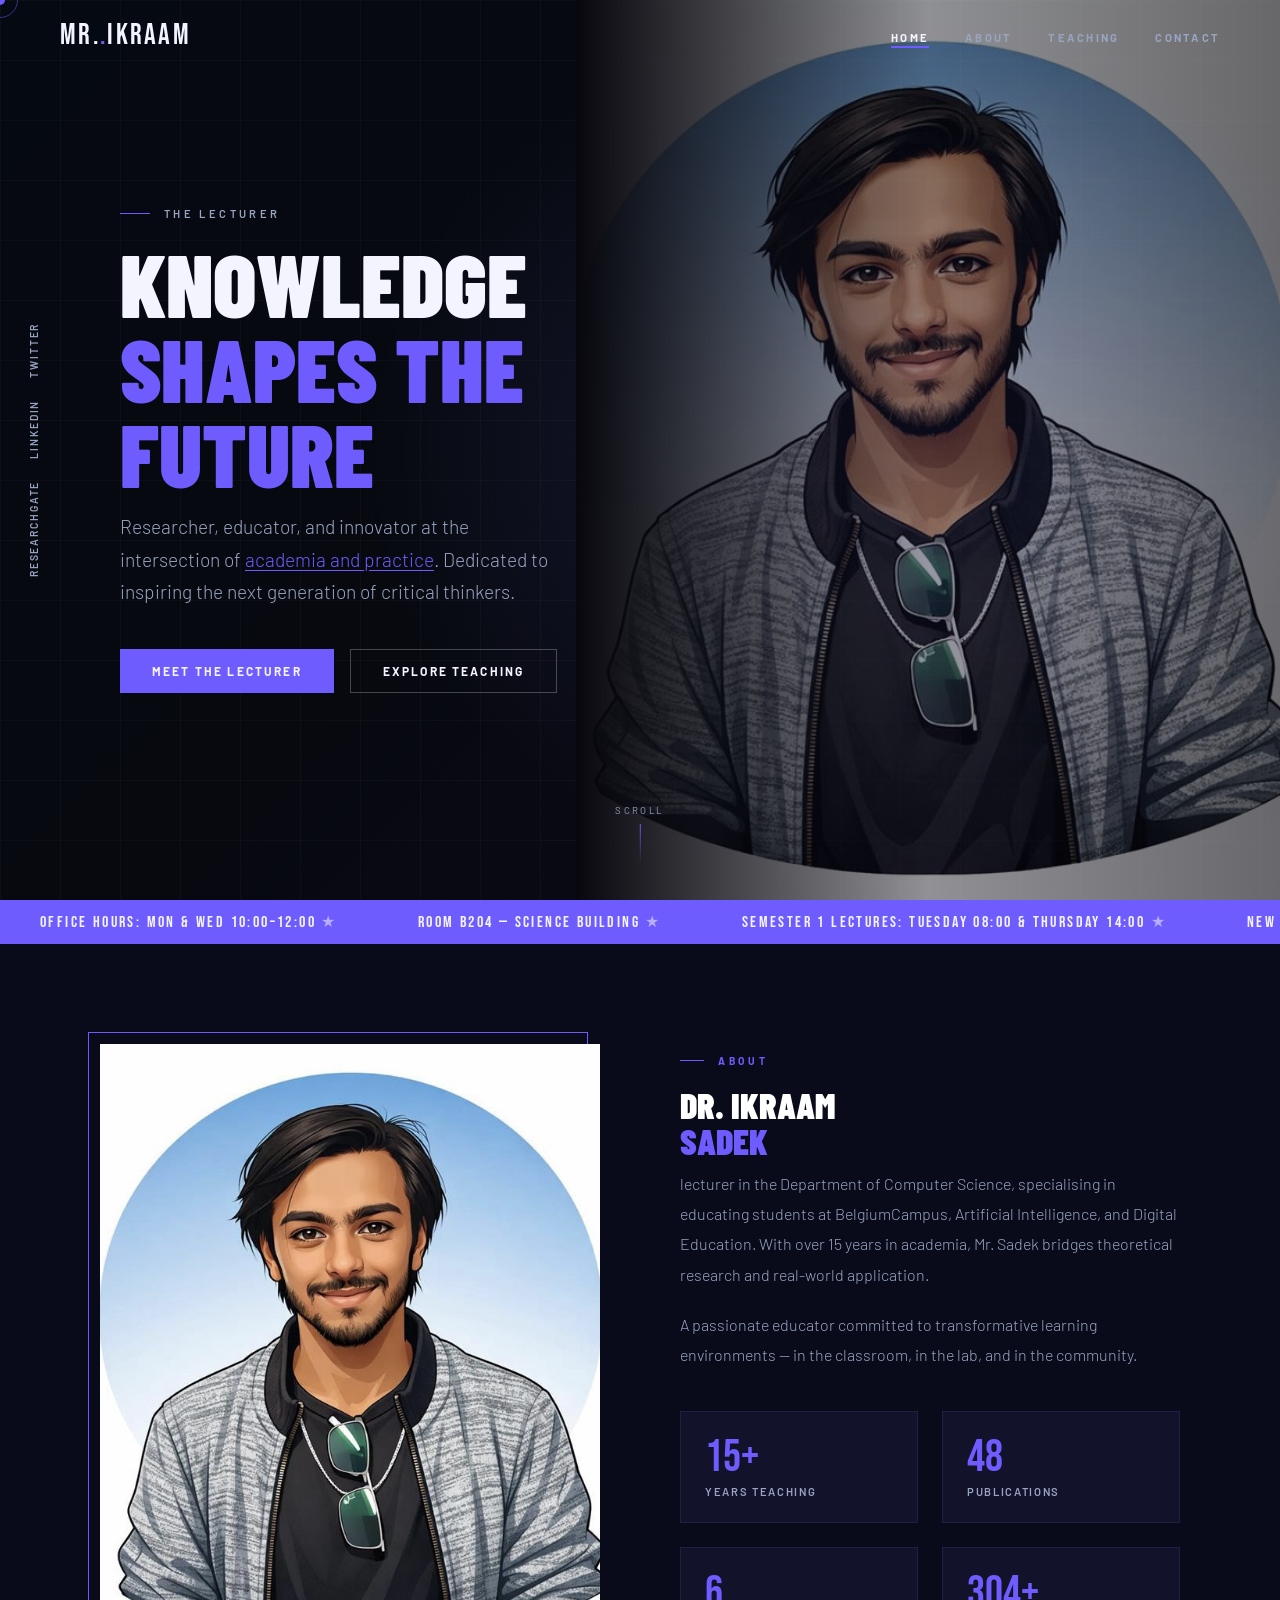
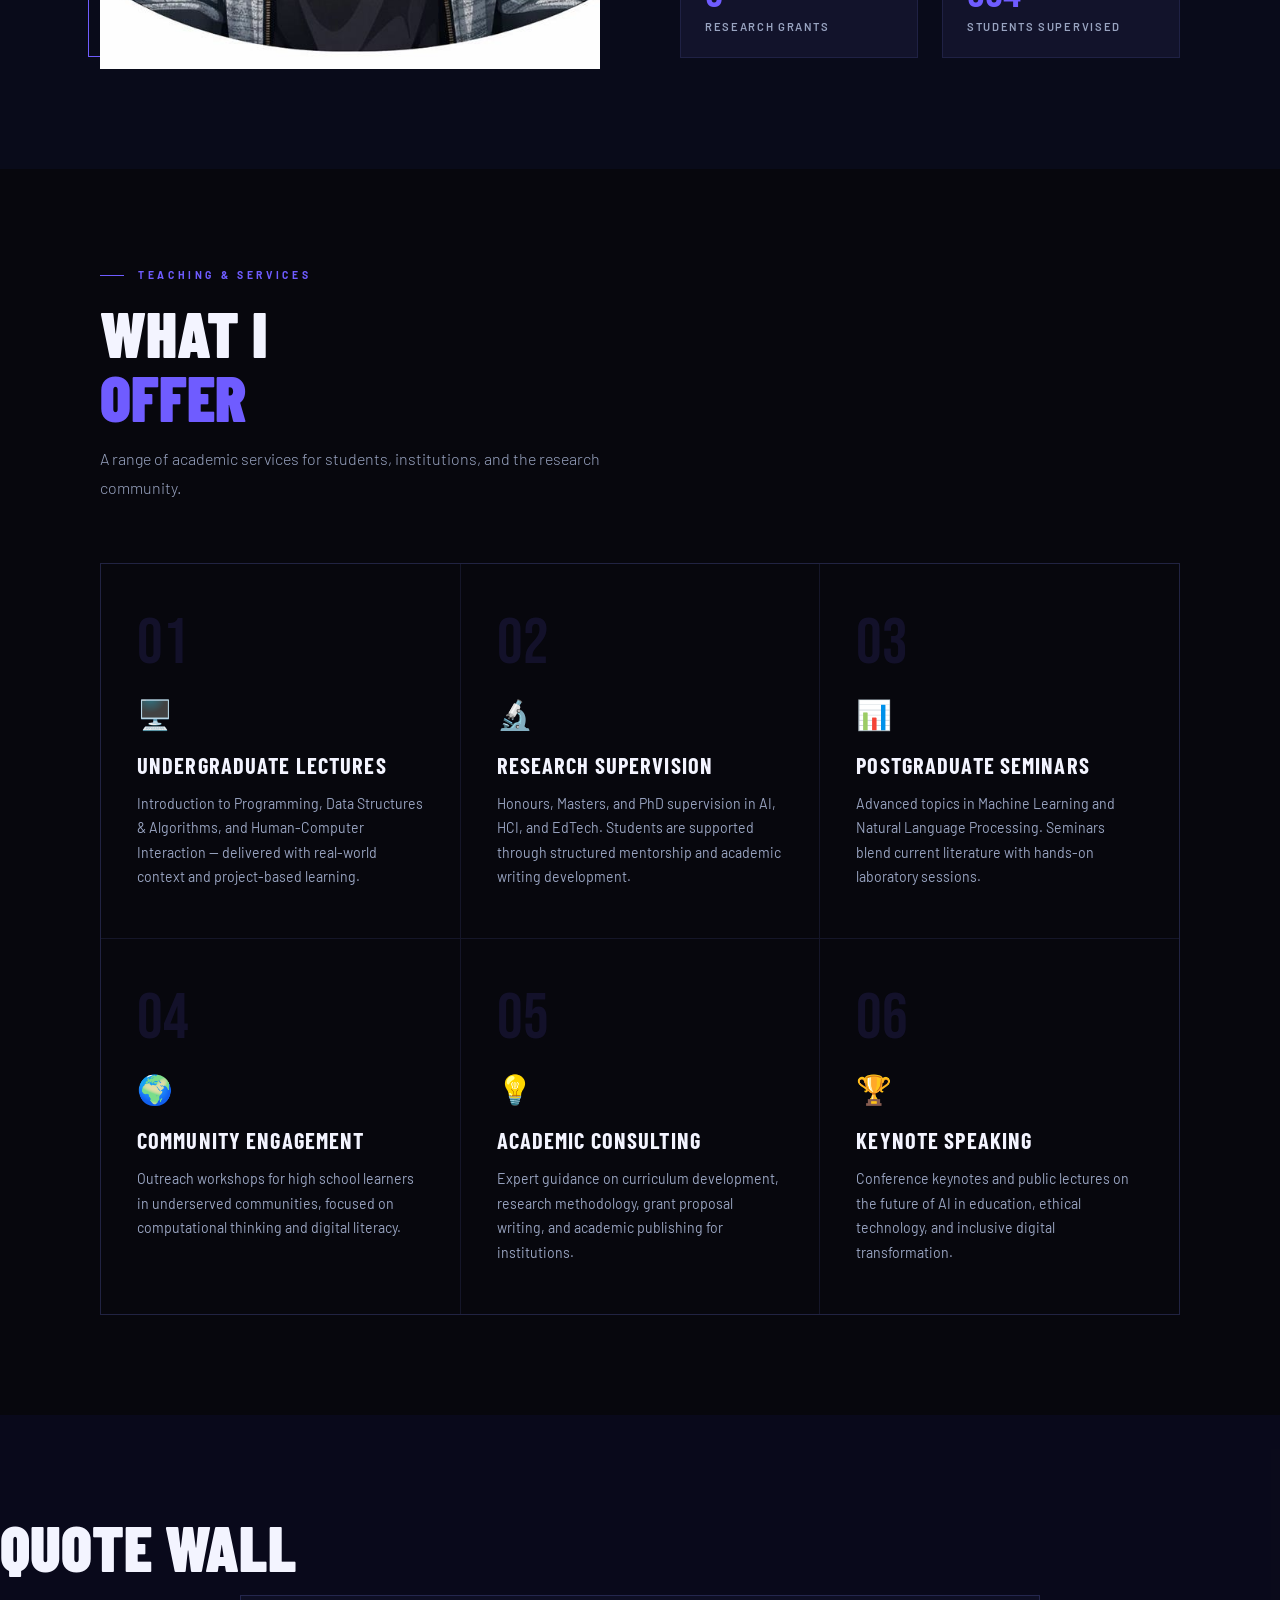
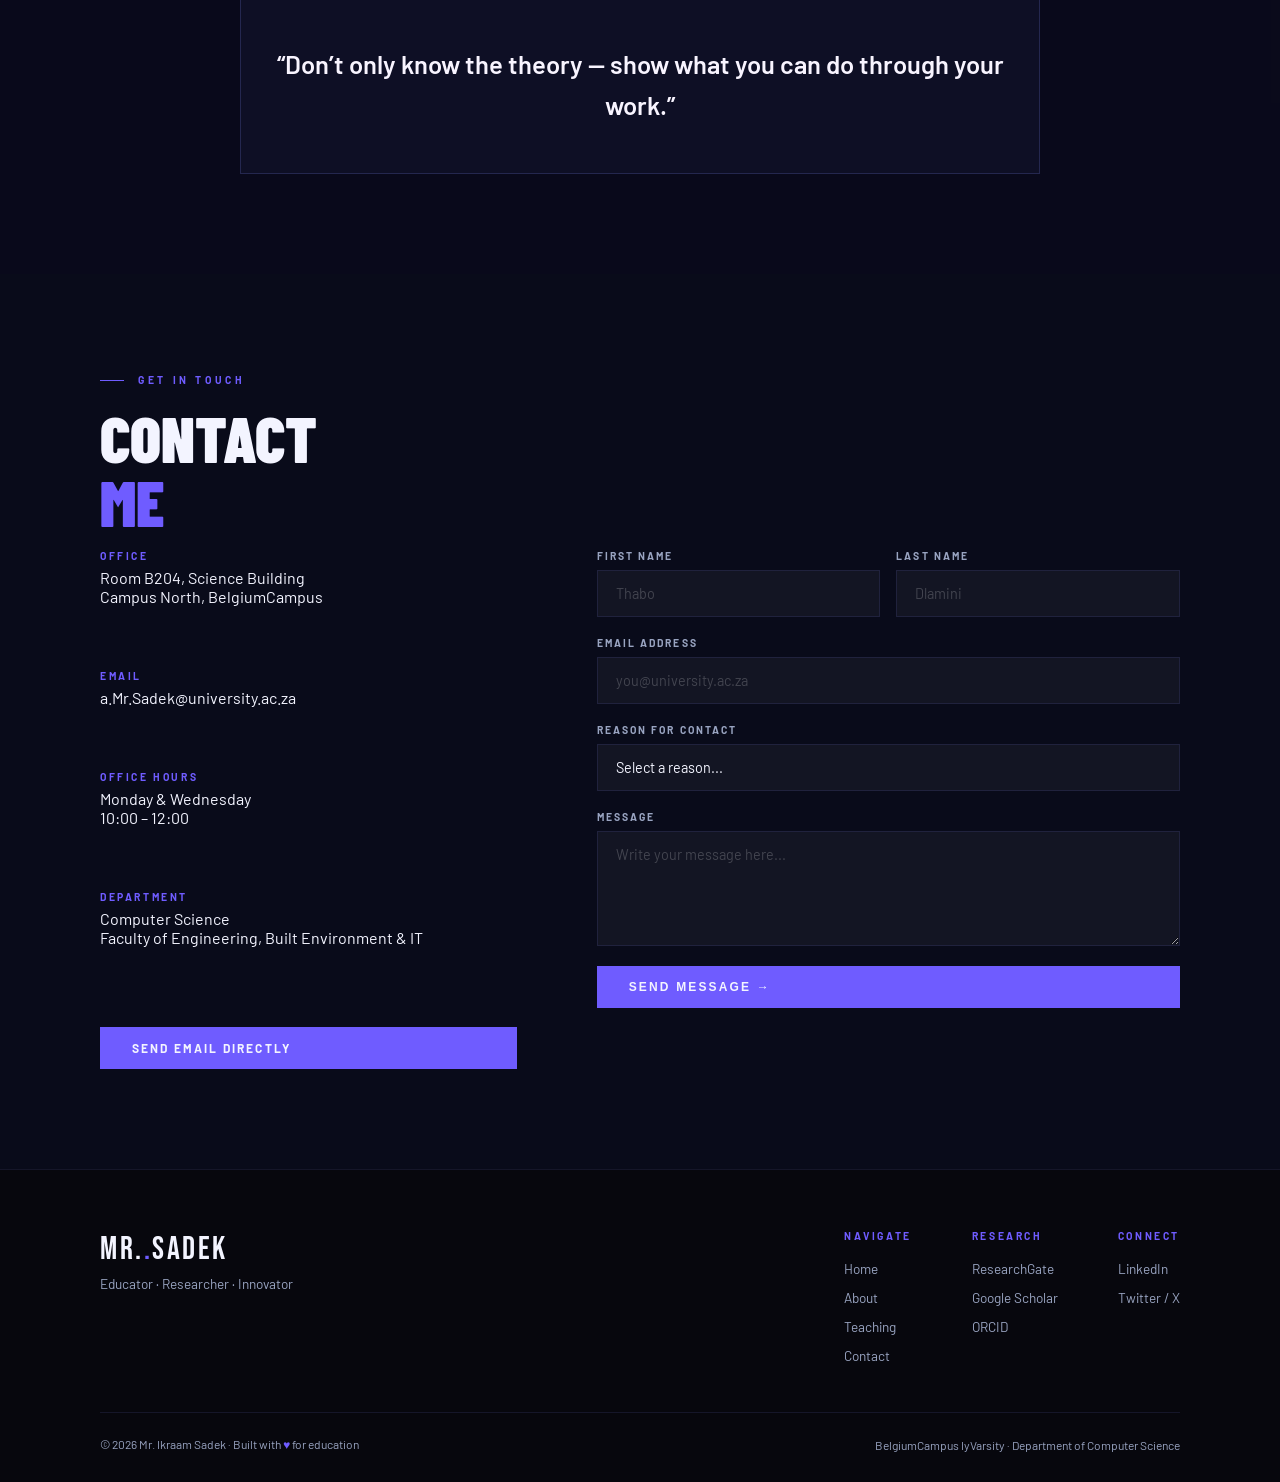
==== commit fbcb0d4a: "adding avatar ui" ====
--- a/ile261.html
+++ b/ile261.html
@@ -455,6 +455,100 @@
       align-items: center;
       justify-content: center;
     }
+     /* Avatar container */
+.avatar-container {
+    text-align:center;
+    position: relative;
+}
+
+.avatar {
+    width: 230px;
+    height: 230px;
+    border-radius: 50%;
+    overflow: hidden;
+    animation: float 4s ease-in-out infinite;
+    transition: 0.3s;
+    box-shadow: 0 20px 40px rgba(0,0,0,0.4);
+    cursor: pointer;
+    border: 4px solid #00f0ff;
+    display: block; 
+    margin: 0 auto;
+}
+
+.avatar img {
+    width:100%;
+    height:100%;
+    object-fit:cover;
+}
+
+/* floating animation */
+@keyframes float {
+    0% { transform: translateY(0px);}
+    50% { transform: translateY(-12px);}
+    100% { transform: translateY(0px);}
+}
+
+/* speech bubble */
+.speech {
+    position:absolute;
+    top:-60px;
+    left:50%;
+    transform:translateX(-50%);
+    color:var(--black);
+    background:white;
+    padding:10px 15px;
+    border-radius:15px;
+    font-size:14px;
+    display:none;
+    box-shadow:0 5px 15px rgba(0,0,0,0.3);
+}
+
+/* show speech on hover */
+.avatar-container:hover .speech{
+    display:block;
+}
+.avatar:hover{
+    transform: scale(1.05);
+    box-shadow:0 0 25px #00f0ff;
+}
+
+/* waving hand */
+.wave {
+    position:absolute;
+    right:-10px;
+    top:-10px;
+    font-size:28px;
+    animation: wave 2s infinite;
+}
+
+@keyframes wave {
+    0% { transform: rotate(0deg);}
+    25% { transform: rotate(20deg);}
+    50% { transform: rotate(-10deg);}
+    75% { transform: rotate(20deg);}
+    100% { transform: rotate(0deg);}
+}
+/* text side */
+.about-text{
+    max-width:500px;
+    color:white;
+}
+
+.about-text h2{
+    font-size:36px;
+    margin-bottom:10px;
+}
+
+.about-text p{
+    line-height:1.7;
+    color:#cbd5e1;
+}
+.name {
+    color:white;
+    margin-top:15px;
+    font-size:18px;
+    font-weight:bold;
+}
     .about-photo-placeholder span {
       font-family: 'Bebas Neue', sans-serif;
       font-size: 8rem;
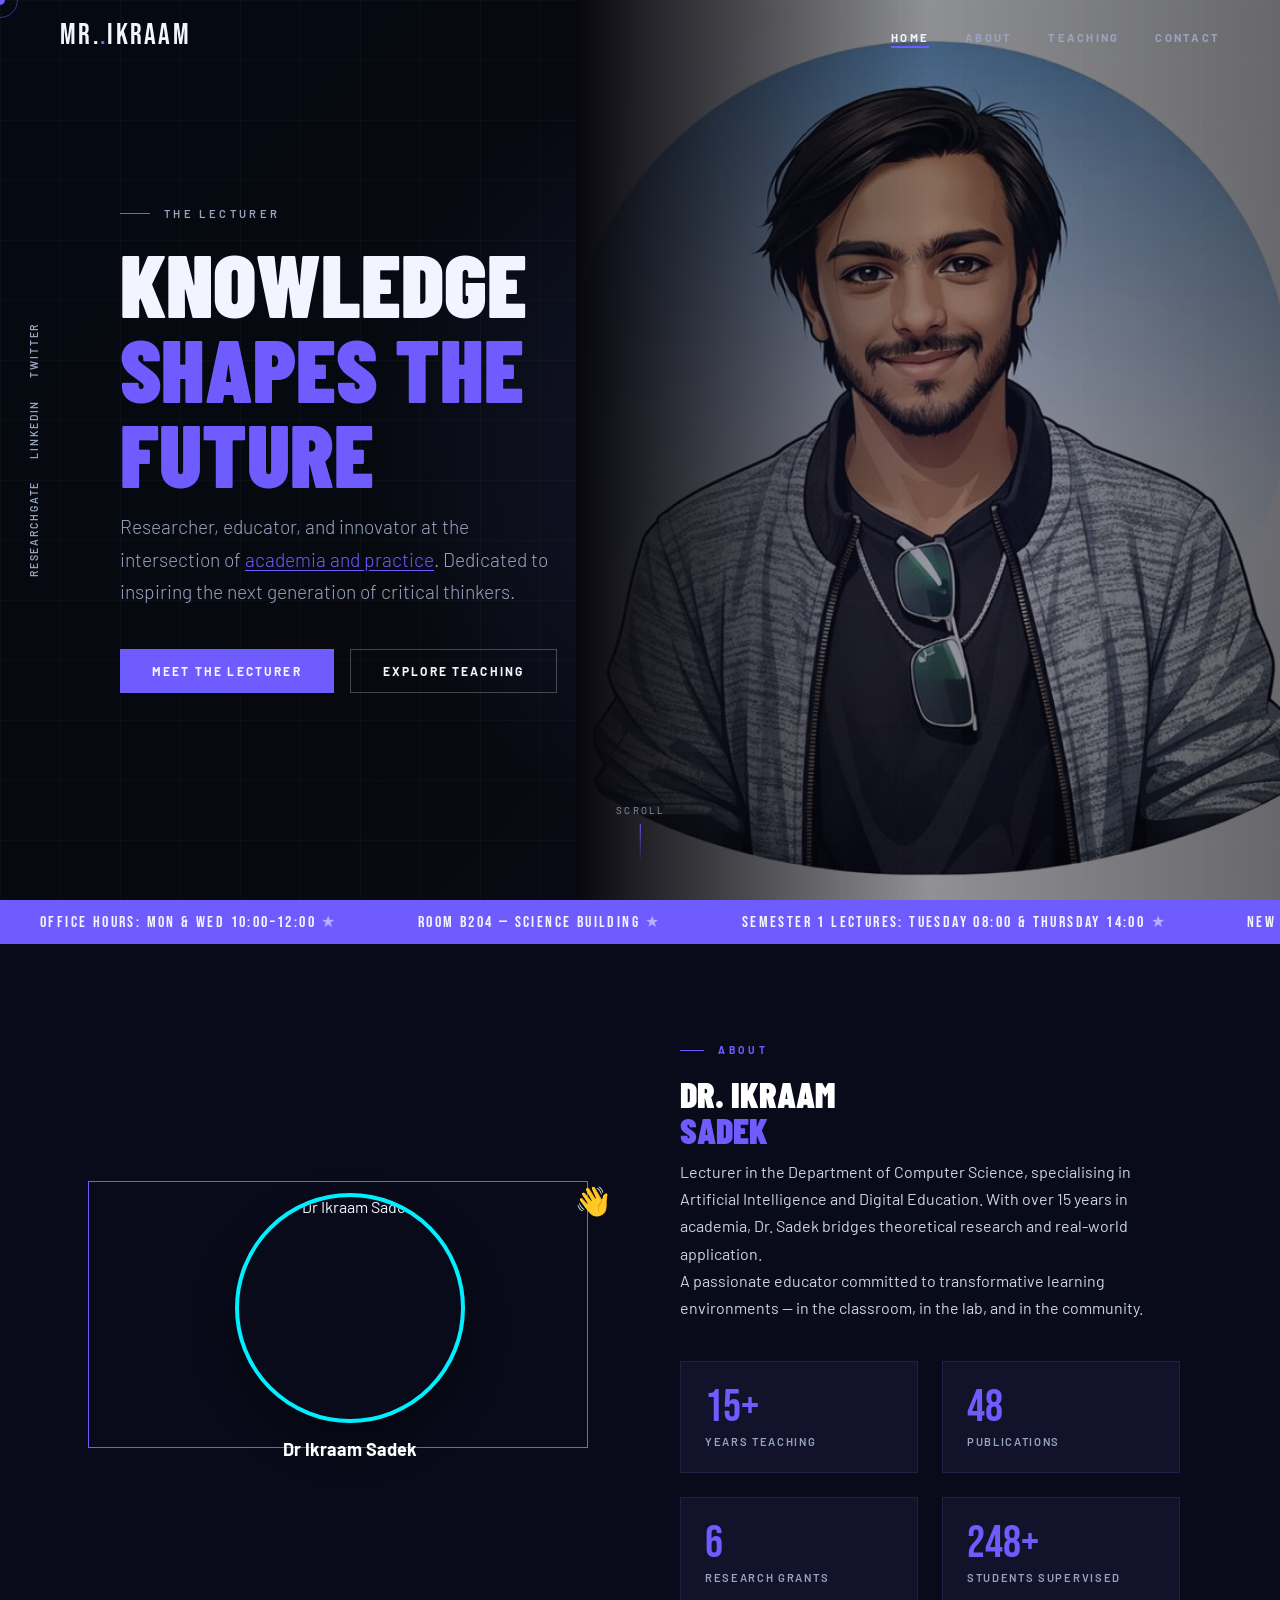
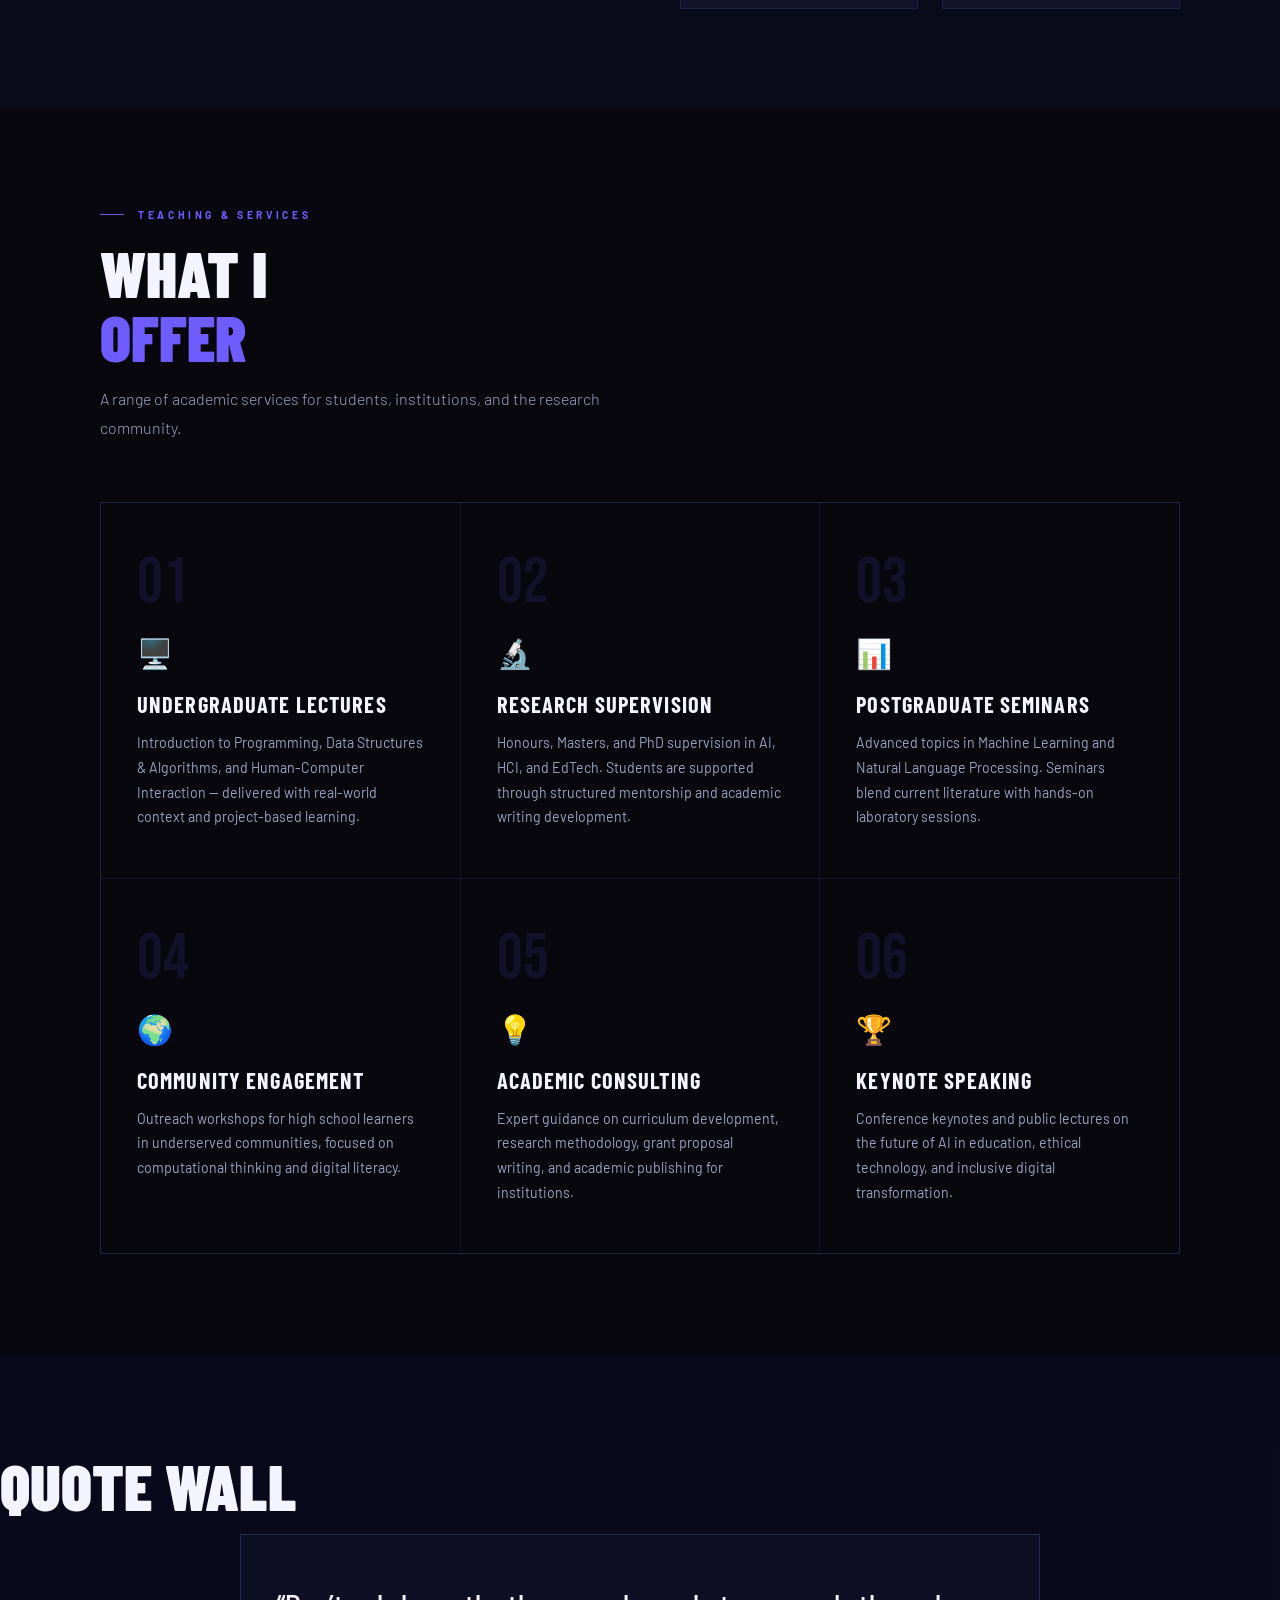
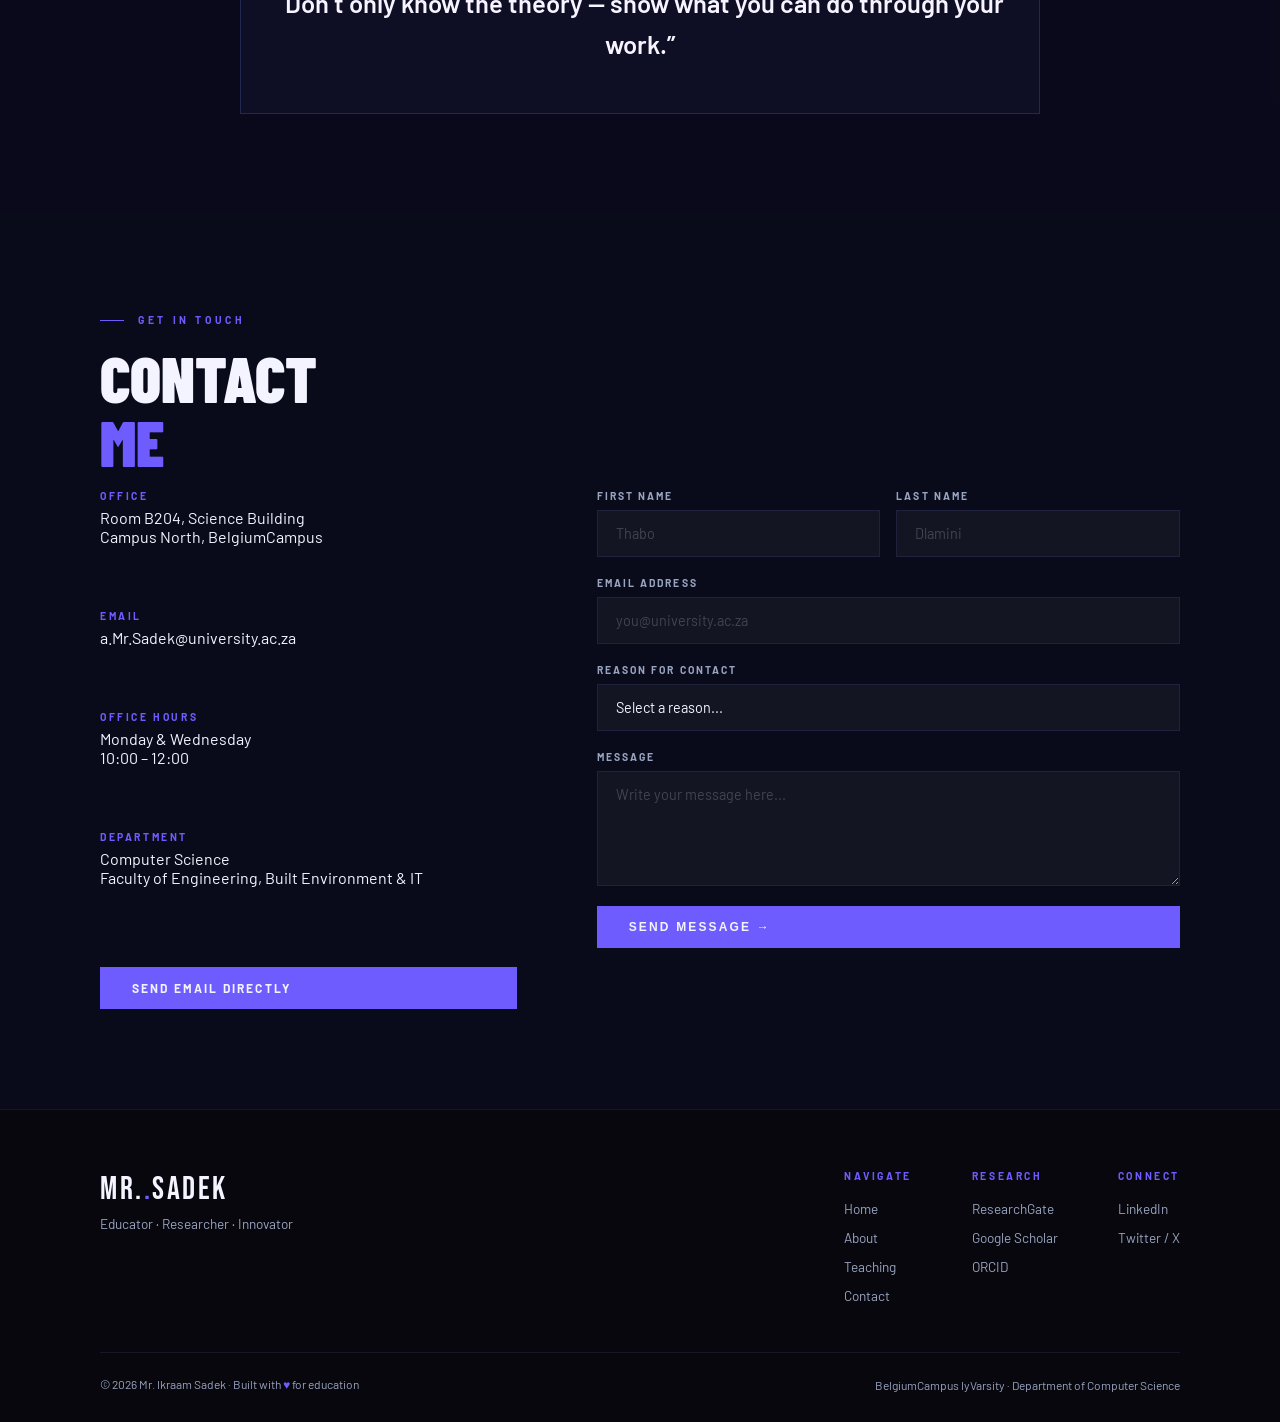
==== commit c6a9d558: "changed the about layout to add ui" ====
--- a/ile261.html
+++ b/ile261.html
@@ -985,7 +985,6 @@
   <div class="hero-bg"></div>
   <div class="hero-grid"></div>
   <div class="hero-photo">
-    <!-- Replace src with your actual photo -->
     <img src="image/avatar.jpg" alt="Mr. Ikraam Sadek"/>
     <div class="hero-photo-overlay"></div>
   </div>
@@ -1027,41 +1026,69 @@
 <section id="about">
   <div class="section-inner">
     <div class="about-grid">
+
+      <!-- LEFT SIDE (Avatar) -->
       <div class="about-photo-wrap reveal">
-        <img src="image/avatar.jpg" alt="Mr. Ikraam Sadak">
+
+        <div class="avatar-container">
+
+          <div class="speech">Hello students 👋</div>
+
+          <div class="avatar">
+            <img src="avatar.jpg" alt="Dr Ikraam Sadek">
+          </div>
+
+          <div class="wave">👋</div>
+
+          <div class="name">Dr Ikraam Sadek</div>
+
+        </div>
+
       </div>
+
+      <!-- RIGHT SIDE (Text) -->
       <div class="about-text">
         <div class="section-label reveal">About</div>
-        <h2 class="section-title reveal reveal-delay-1">Dr. Ikraam<br><span>Sadek</span></h2>
-        <p style="color:var(--muted);line-height:1.9;margin-bottom:20px;font-weight:300;" class="reveal reveal-delay-2">
-          lecturer in the Department of Computer Science, specialising in educating students at BelgiumCampus, Artificial Intelligence, and Digital Education. With over 15 years in academia, <Mr class="sadek">Mr. Sadek</Mr> bridges theoretical research and real-world application.
+        <h2 class="section-title reveal reveal-delay-1">
+          Dr. Ikraam<br><span>Sadek</span>
+        </h2>
+
+        <p class="reveal reveal-delay-2">
+          Lecturer in the Department of Computer Science, specialising in Artificial Intelligence and Digital Education. With over 15 years in academia, Dr. Sadek bridges theoretical research and real-world application.
         </p>
-        <p style="color:var(--muted);line-height:1.9;margin-bottom:36px;font-weight:300;" class="reveal reveal-delay-3">
+
+        <p class="reveal reveal-delay-3">
           A passionate educator committed to transformative learning environments — in the classroom, in the lab, and in the community.
-
         </p>
+
         <div class="about-stats reveal reveal-delay-4">
           <div class="stat-card">
             <div class="stat-num">15+</div>
             <div class="stat-label">Years Teaching</div>
           </div>
+
           <div class="stat-card">
             <div class="stat-num">48</div>
             <div class="stat-label">Publications</div>
           </div>
+
           <div class="stat-card">
             <div class="stat-num">6</div>
             <div class="stat-label">Research Grants</div>
           </div>
+
           <div class="stat-card">
             <div class="stat-num">320+</div>
             <div class="stat-label">Students Supervised</div>
           </div>
         </div>
+
       </div>
+
     </div>
   </div>
 </section>
+ 
  
 <!-- ========== SERVICES (TEACHING) ========== -->
 <section id="services">
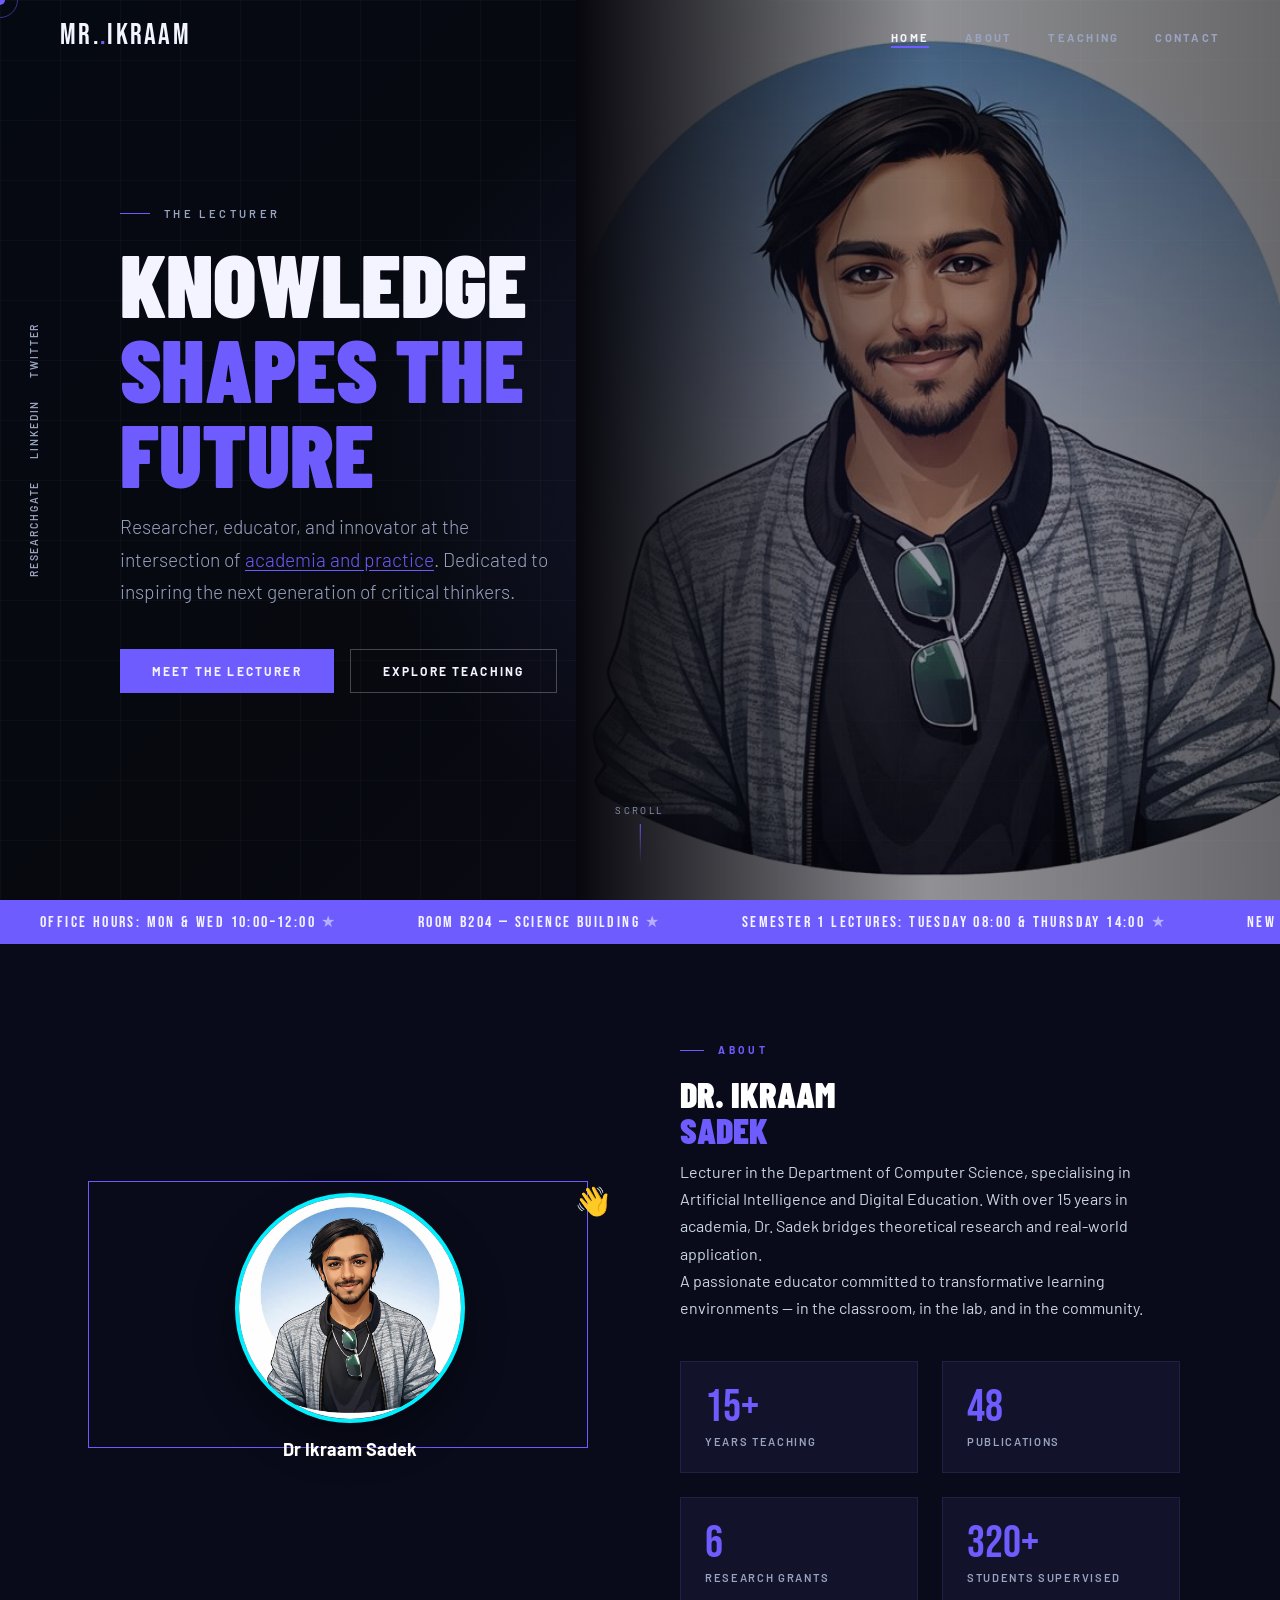
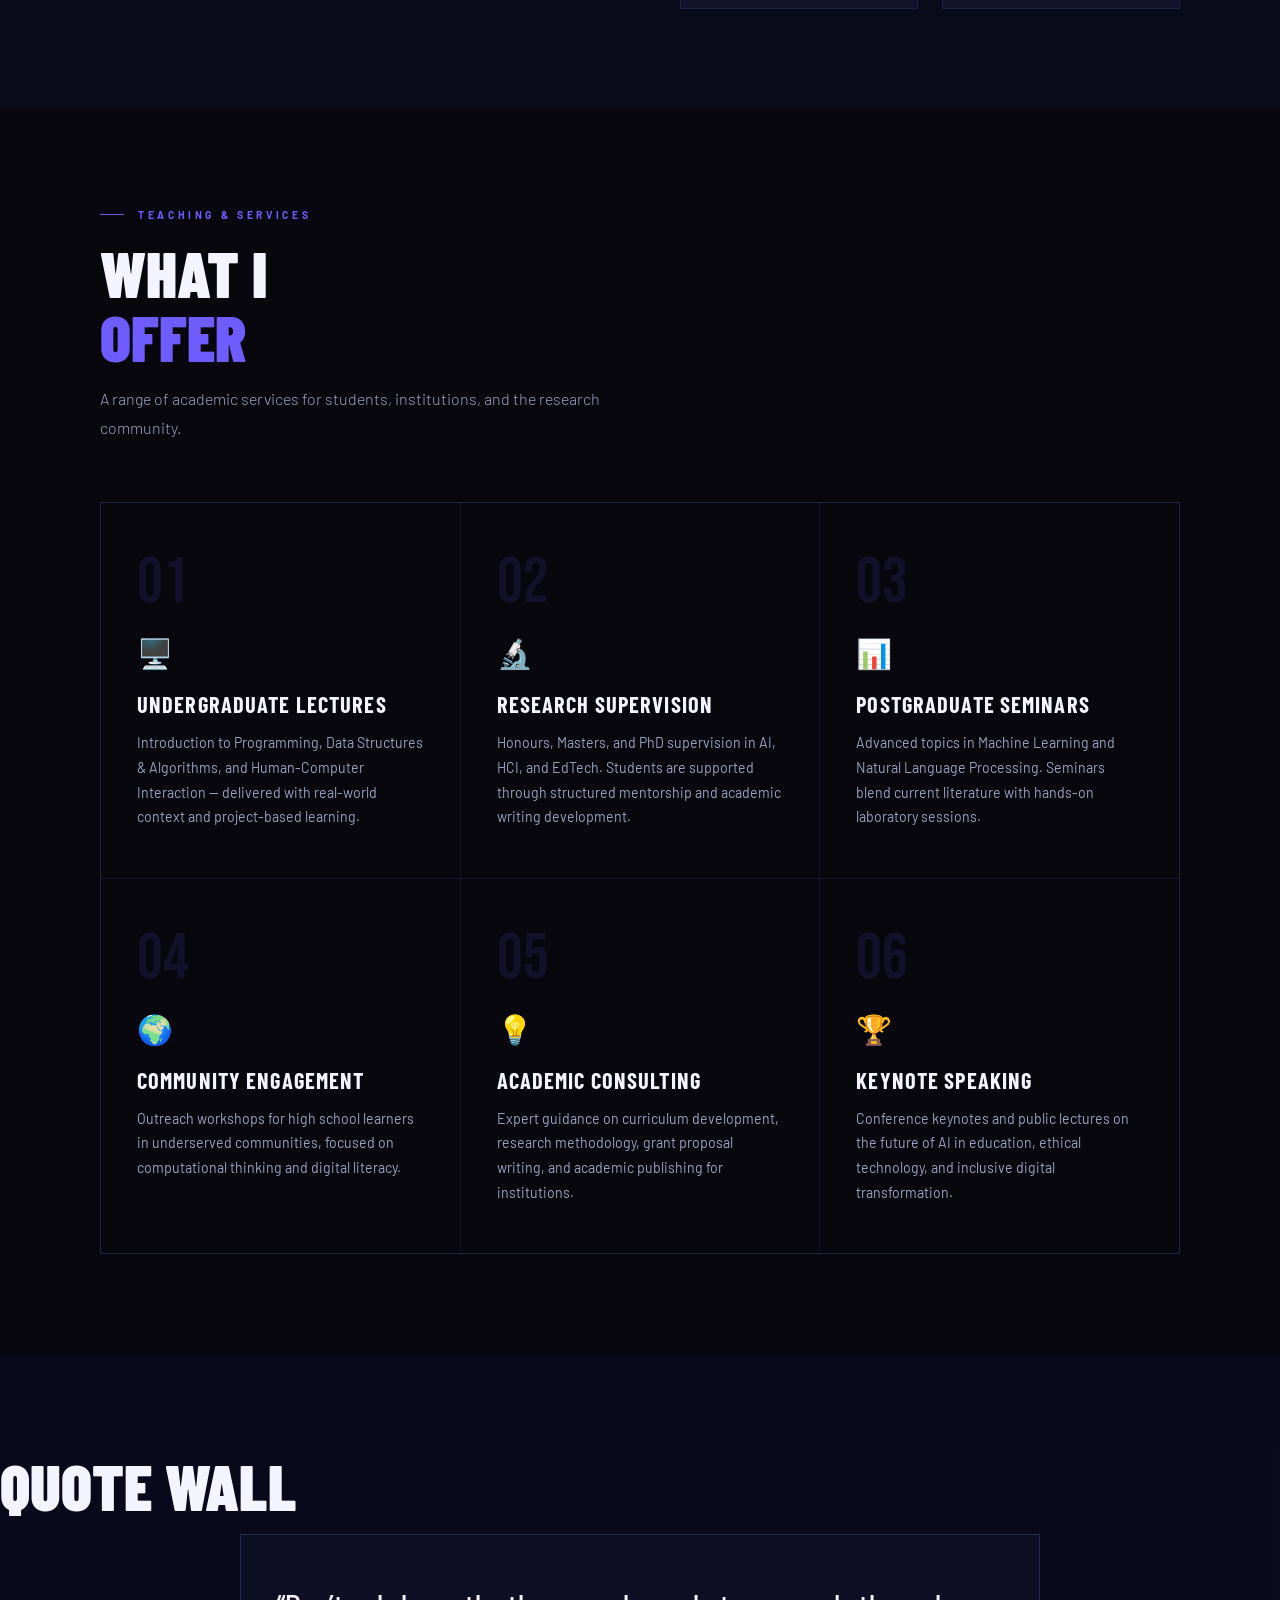
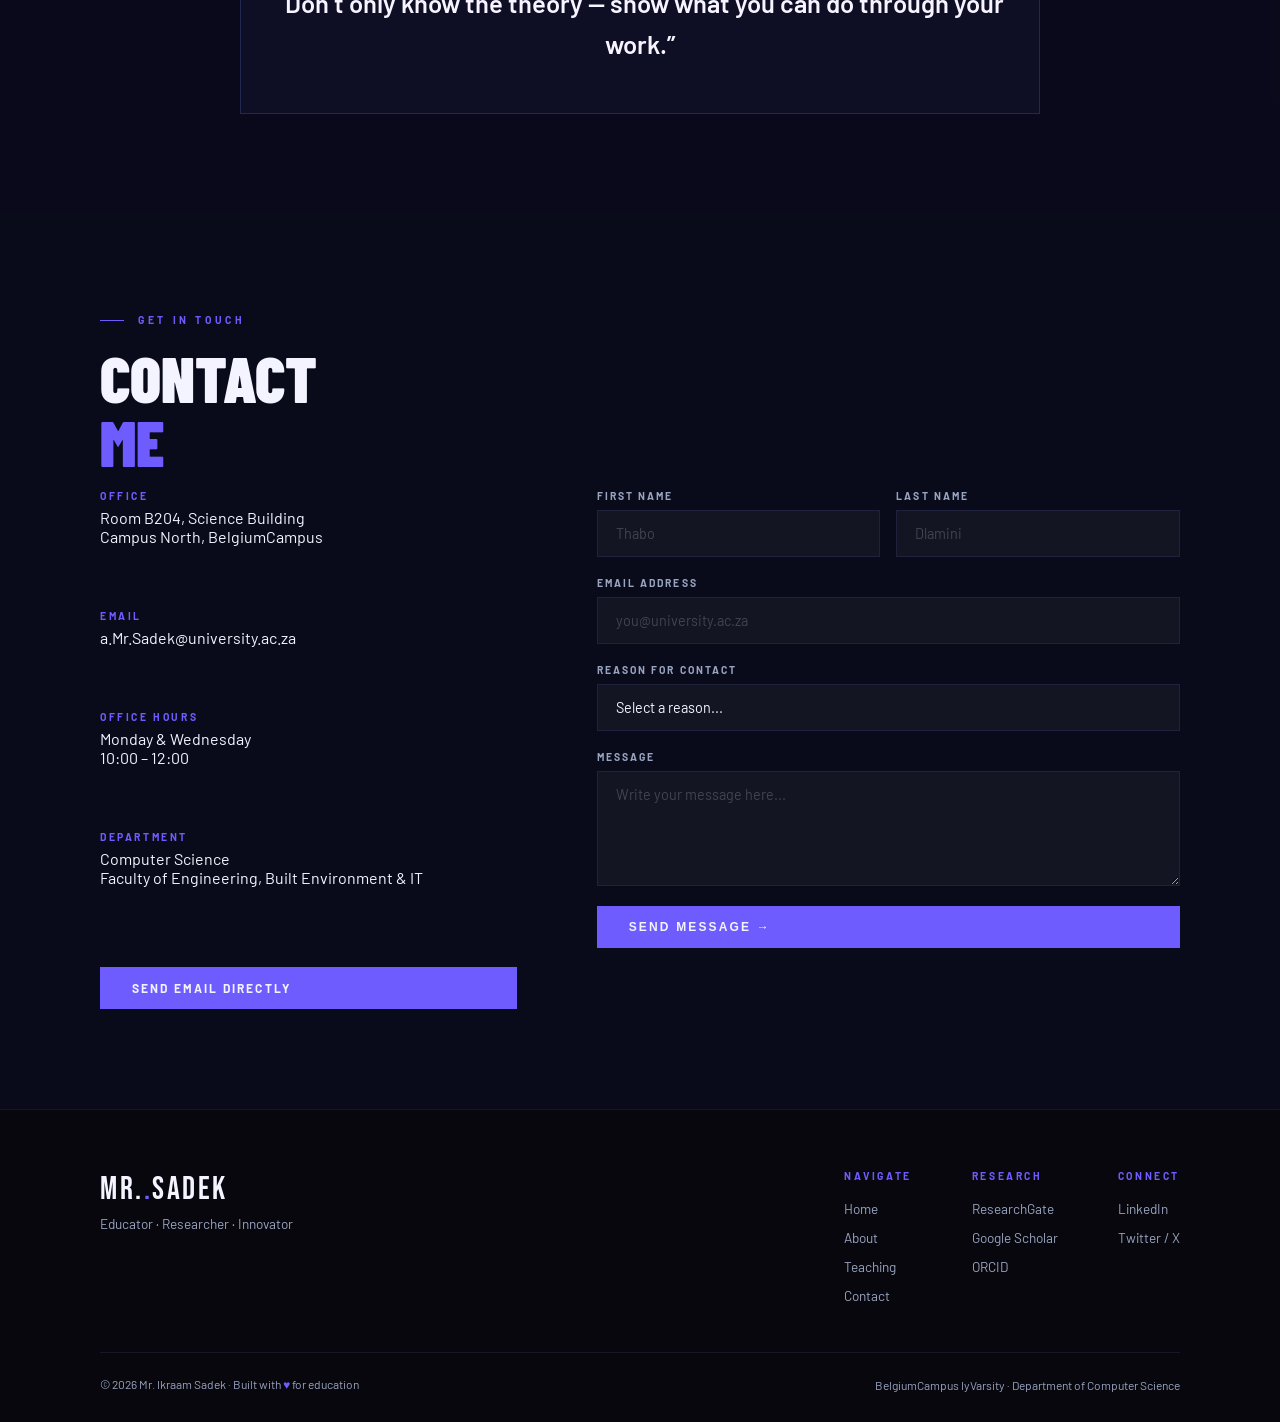
==== commit 1001a7c2: "fixing image display" ====
--- a/ile261.html
+++ b/ile261.html
@@ -1035,7 +1035,7 @@
           <div class="speech">Hello students 👋</div>
 
           <div class="avatar">
-            <img src="avatar.jpg" alt="Dr Ikraam Sadek">
+            <img src="image/avatar.jpg" alt="Dr Ikraam Sadek">
           </div>
 
           <div class="wave">👋</div>
